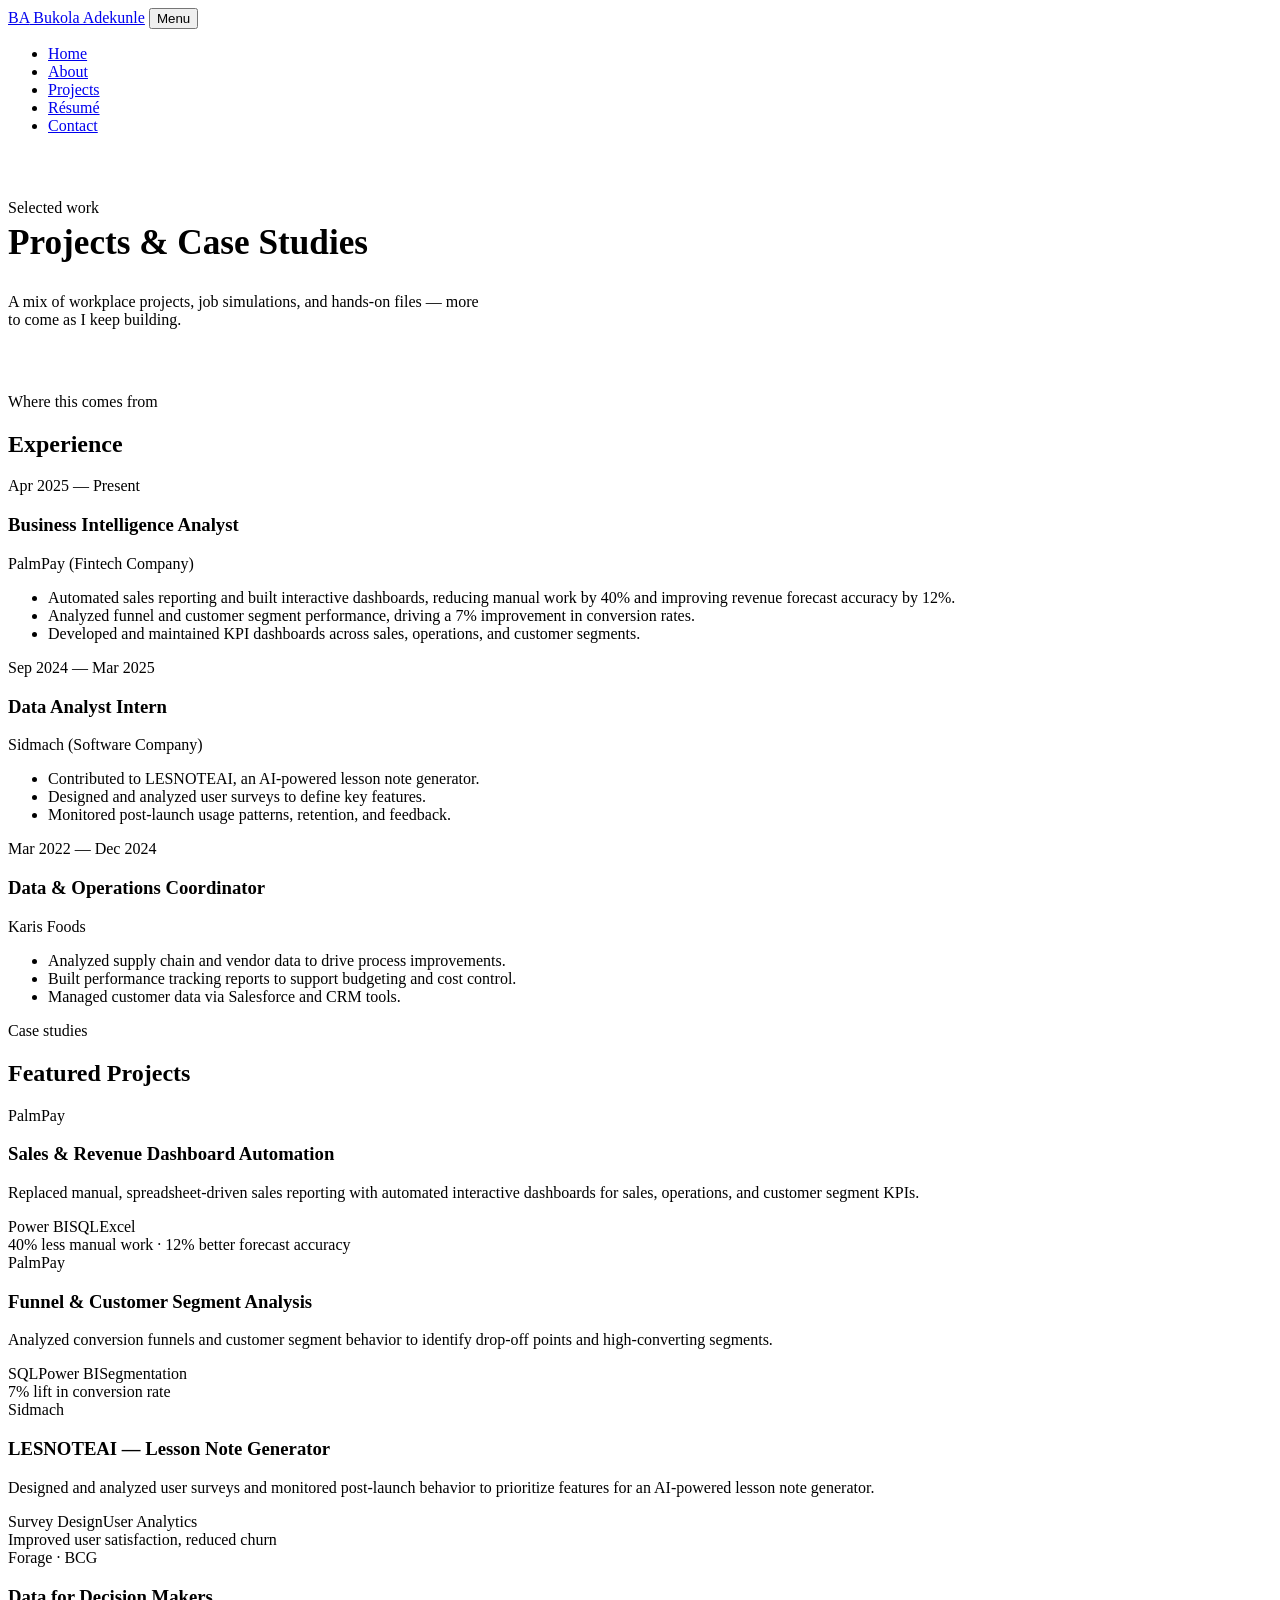
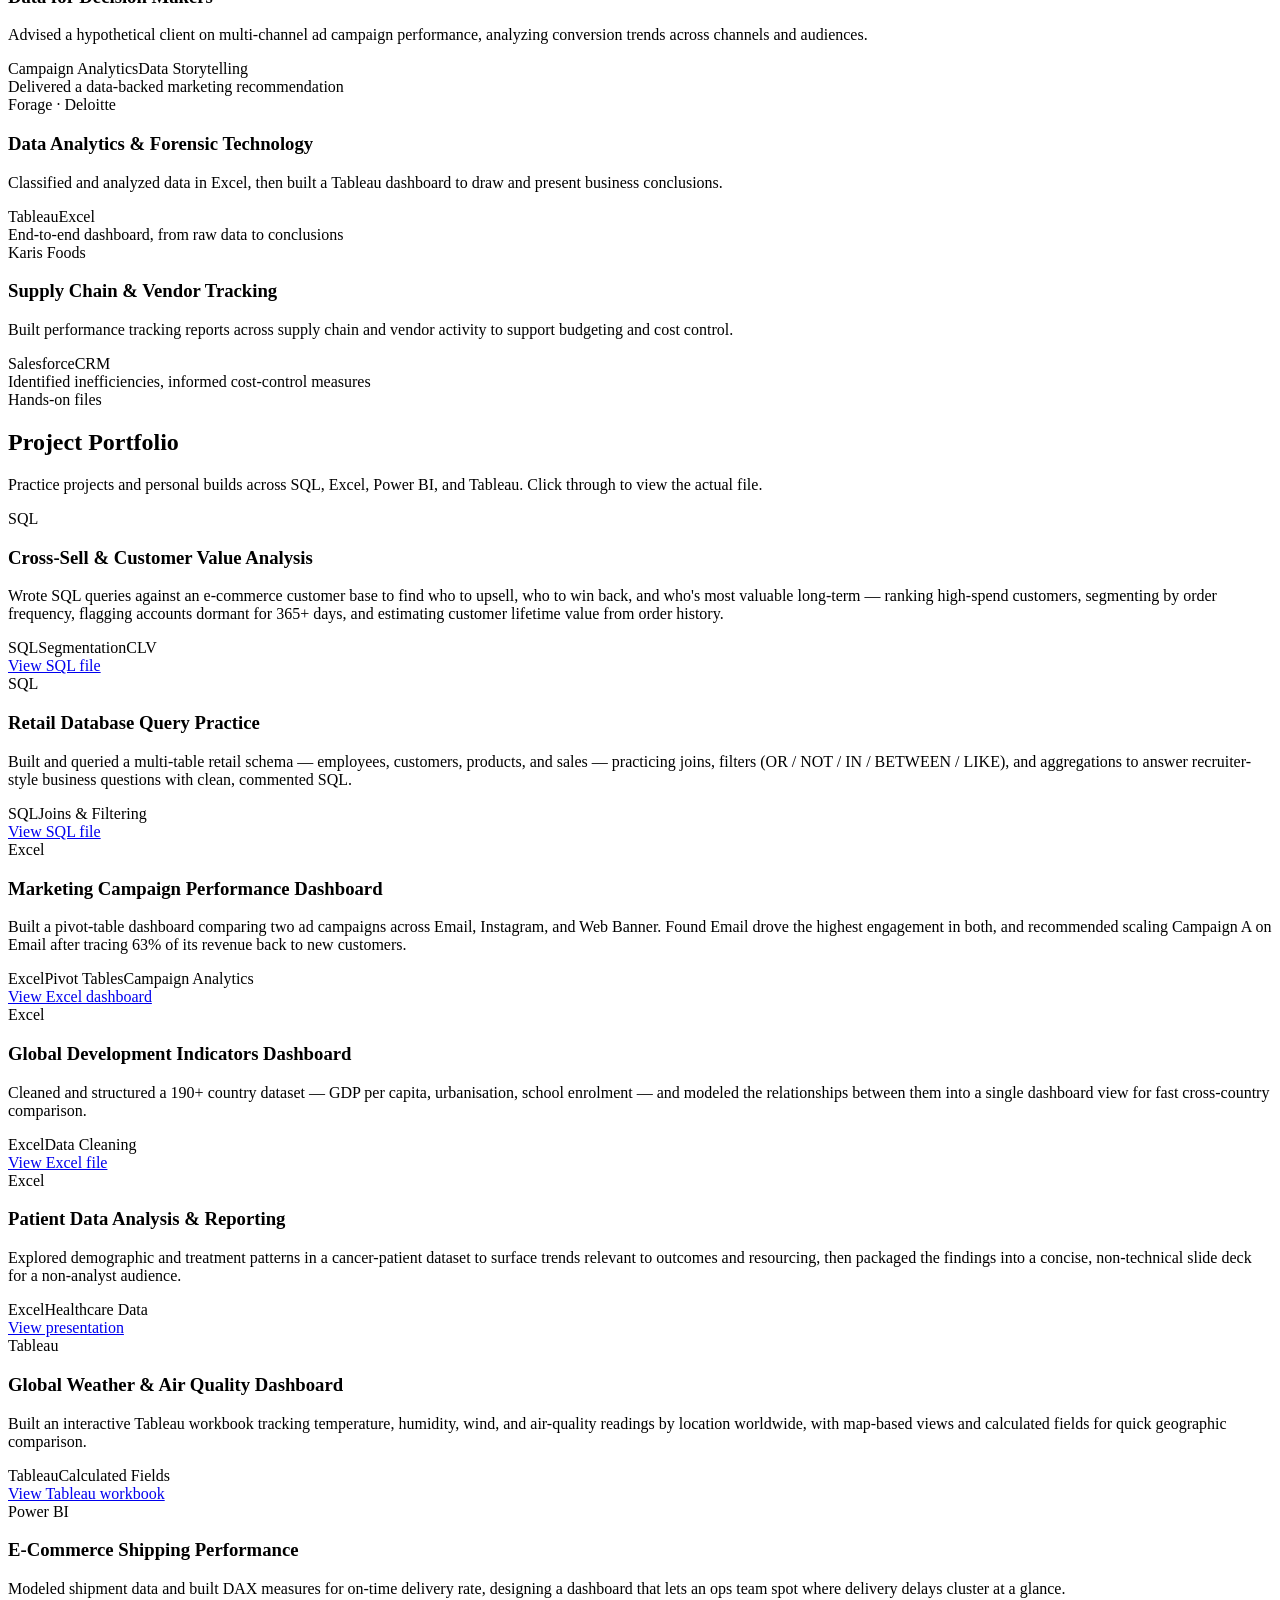
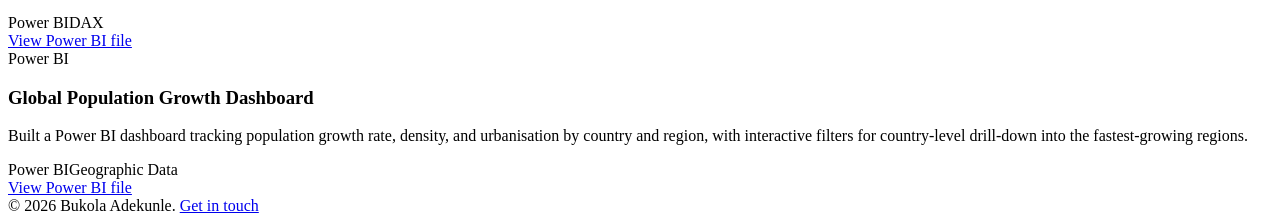
==== projects.html @ cb550749 "Add files via upload" ====
<!DOCTYPE html>
<html lang="en">
<head>
<meta charset="UTF-8" />
<meta name="viewport" content="width=device-width, initial-scale=1.0" />
<title>Projects | Bukola Adekunle</title>
<link rel="stylesheet" href="css/styles.css" />
</head>
<body>

<header class="topbar">
<div class="topbar-inner">
<a href="index.html" class="brand"><span class="brand-mark">BA</span> Bukola Adekunle</a>
<button class="nav-toggle" aria-label="Toggle navigation">Menu</button>
<nav>
<ul class="nav-links">
<li><a href="index.html">Home</a></li>
<li><a href="about.html">About</a></li>
<li><a href="projects.html">Projects</a></li>
<li><a href="resume.html">Résumé</a></li>
<li><a href="contact.html" class="nav-cta">Contact</a></li>
</ul>
</nav>
</div>
</header>

<section class="hero" style="padding:3rem 0;">
<div class="container">
<span class="eyebrow">Selected work</span>
<h1 style="font-size:2.2rem; margin-top:0.4rem;">Projects &amp; Case Studies</h1>
<p class="bio" style="margin-top:0.5rem; max-width:60ch;">A mix of workplace projects, job simulations, and hands-on files — more to come as I keep building.</p>
</div>
</section>

<!-- Experience timeline -->
<section class="page-section">
<div class="container">
<div class="section-head" style="text-align:left;">
<span class="eyebrow">Where this comes from</span>
<h2>Experience</h2>
</div>
<div class="log">
<div class="log-entry">
<div class="log-meta">Apr 2025 — Present</div>
<h3>Business Intelligence Analyst</h3>
<div class="role-org">PalmPay (Fintech Company)</div>
<ul>
<li>Automated sales reporting and built interactive dashboards, reducing manual work by 40% and improving revenue forecast accuracy by 12%.</li>
<li>Analyzed funnel and customer segment performance, driving a 7% improvement in conversion rates.</li>
<li>Developed and maintained KPI dashboards across sales, operations, and customer segments.</li>
</ul>
</div>
<div class="log-entry">
<div class="log-meta">Sep 2024 — Mar 2025</div>
<h3>Data Analyst Intern</h3>
<div class="role-org">Sidmach (Software Company)</div>
<ul>
<li>Contributed to LESNOTEAI, an AI-powered lesson note generator.</li>
<li>Designed and analyzed user surveys to define key features.</li>
<li>Monitored post-launch usage patterns, retention, and feedback.</li>
</ul>
</div>
<div class="log-entry">
<div class="log-meta">Mar 2022 — Dec 2024</div>
<h3>Data &amp; Operations Coordinator</h3>
<div class="role-org">Karis Foods</div>
<ul>
<li>Analyzed supply chain and vendor data to drive process improvements.</li>
<li>Built performance tracking reports to support budgeting and cost control.</li>
<li>Managed customer data via Salesforce and CRM tools.</li>
</ul>
</div>
</div>
</div>
</section>

<!-- Case studies -->
<section class="page-section alt">
<div class="container">
<div class="section-head">
<span class="eyebrow">Case studies</span>
<h2>Featured Projects</h2>
</div>

<div class="card-grid">
<div class="card case-card">
<span class="case-tag">PalmPay</span>
<h3>Sales &amp; Revenue Dashboard Automation</h3>
<p>Replaced manual, spreadsheet-driven sales reporting with automated interactive dashboards for sales, operations, and customer segment KPIs.</p>
<div class="case-stack"><span>Power BI</span><span>SQL</span><span>Excel</span></div>
<div class="case-result">40% less manual work · 12% better forecast accuracy</div>
</div>

<div class="card case-card">
<span class="case-tag">PalmPay</span>
<h3>Funnel &amp; Customer Segment Analysis</h3>
<p>Analyzed conversion funnels and customer segment behavior to identify drop-off points and high-converting segments.</p>
<div class="case-stack"><span>SQL</span><span>Power BI</span><span>Segmentation</span></div>
<div class="case-result">7% lift in conversion rate</div>
</div>

<div class="card case-card">
<span class="case-tag">Sidmach</span>
<h3>LESNOTEAI — Lesson Note Generator</h3>
<p>Designed and analyzed user surveys and monitored post-launch behavior to prioritize features for an AI-powered lesson note generator.</p>
<div class="case-stack"><span>Survey Design</span><span>User Analytics</span></div>
<div class="case-result">Improved user satisfaction, reduced churn</div>
</div>

<div class="card case-card">
<span class="case-tag">Forage · BCG</span>
<h3>Data for Decision Makers</h3>
<p>Advised a hypothetical client on multi-channel ad campaign performance, analyzing conversion trends across channels and audiences.</p>
<div class="case-stack"><span>Campaign Analytics</span><span>Data Storytelling</span></div>
<div class="case-result">Delivered a data-backed marketing recommendation</div>
</div>

<div class="card case-card">
<span class="case-tag">Forage · Deloitte</span>
<h3>Data Analytics &amp; Forensic Technology</h3>
<p>Classified and analyzed data in Excel, then built a Tableau dashboard to draw and present business conclusions.</p>
<div class="case-stack"><span>Tableau</span><span>Excel</span></div>
<div class="case-result">End-to-end dashboard, from raw data to conclusions</div>
</div>

<div class="card case-card">
<span class="case-tag">Karis Foods</span>
<h3>Supply Chain &amp; Vendor Tracking</h3>
<p>Built performance tracking reports across supply chain and vendor activity to support budgeting and cost control.</p>
<div class="case-stack"><span>Salesforce</span><span>CRM</span></div>
<div class="case-result">Identified inefficiencies, informed cost-control measures</div>
</div>
</div>
</div>
</section>

<!-- ============ PROJECT PORTFOLIO — real files, from SQL/Excel/Power BI/Tableau ============ -->
<section class="page-section">
<div class="container">
<div class="section-head">
<span class="eyebrow">Hands-on files</span>
<h2>Project Portfolio</h2>
<p class="lede">Practice projects and personal builds across SQL, Excel, Power BI, and Tableau. Click through to view the actual file.</p>
</div>

<div class="card-grid">

<div class="card case-card">
<span class="case-tag">SQL</span>
<h3>Cross-Sell &amp; Customer Value Analysis</h3>
<p>Wrote SQL queries against an e-commerce customer base to find who to upsell, who to win back, and who's most valuable long-term — ranking high-spend customers, segmenting by order frequency, flagging accounts dormant for 365+ days, and estimating customer lifetime value from order history.</p>
<div class="case-stack"><span>SQL</span><span>Segmentation</span><span>CLV</span></div>
<a class="case-link" href="https://drive.google.com/file/d/1YYpiNktmD8IAfQLeP3v0cSFlsLolxdwW/view?usp=drivesdk" target="_blank" rel="noopener">View SQL file</a>
</div>

<div class="card case-card">
<span class="case-tag">SQL</span>
<h3>Retail Database Query Practice</h3>
<p>Built and queried a multi-table retail schema — employees, customers, products, and sales — practicing joins, filters (OR / NOT / IN / BETWEEN / LIKE), and aggregations to answer recruiter-style business questions with clean, commented SQL.</p>
<div class="case-stack"><span>SQL</span><span>Joins &amp; Filtering</span></div>
<a class="case-link" href="https://drive.google.com/file/d/191Kuh-RkjLAe4UwsRwfE99BdH8C-BbeN/view?usp=drivesdk" target="_blank" rel="noopener">View SQL file</a>
</div>

<div class="card case-card">
<span class="case-tag">Excel</span>
<h3>Marketing Campaign Performance Dashboard</h3>
<p>Built a pivot-table dashboard comparing two ad campaigns across Email, Instagram, and Web Banner. Found Email drove the highest engagement in both, and recommended scaling Campaign A on Email after tracing 63% of its revenue back to new customers.</p>
<div class="case-stack"><span>Excel</span><span>Pivot Tables</span><span>Campaign Analytics</span></div>
<a class="case-link" href="https://drive.google.com/file/d/1VHsP53HqY3zXfA9T1i6v7r2JP8Rl5btw/view?usp=drivesdk" target="_blank" rel="noopener">View Excel dashboard</a>
</div>

<div class="card case-card">
<span class="case-tag">Excel</span>
<h3>Global Development Indicators Dashboard</h3>
<p>Cleaned and structured a 190+ country dataset — GDP per capita, urbanisation, school enrolment — and modeled the relationships between them into a single dashboard view for fast cross-country comparison.</p>
<div class="case-stack"><span>Excel</span><span>Data Cleaning</span></div>
<a class="case-link" href="https://drive.google.com/file/d/1zg0Q2kVpwY3tx4S4TL3lK25drfjkNaln/view?usp=drivesdk" target="_blank" rel="noopener">View Excel file</a>
</div>

<div class="card case-card">
<span class="case-tag">Excel</span>
<h3>Patient Data Analysis &amp; Reporting</h3>
<p>Explored demographic and treatment patterns in a cancer-patient dataset to surface trends relevant to outcomes and resourcing, then packaged the findings into a concise, non-technical slide deck for a non-analyst audience.</p>
<div class="case-stack"><span>Excel</span><span>Healthcare Data</span></div>
<a class="case-link" href="https://drive.google.com/file/d/1orjAmPzZZJyzCIE69TP__yEF1vfVrlfp/view?usp=drivesdk" target="_blank" rel="noopener">View presentation</a>
</div>

<div class="card case-card">
<span class="case-tag">Tableau</span>
<h3>Global Weather &amp; Air Quality Dashboard</h3>
<p>Built an interactive Tableau workbook tracking temperature, humidity, wind, and air-quality readings by location worldwide, with map-based views and calculated fields for quick geographic comparison.</p>
<div class="case-stack"><span>Tableau</span><span>Calculated Fields</span></div>
<a class="case-link" href="https://drive.google.com/file/d/1sN_T_vDtTEuQdFvw6bEeyjqNi2fVawAd/view?usp=drivesdk" target="_blank" rel="noopener">View Tableau workbook</a>
</div>

<div class="card case-card">
<span class="case-tag">Power BI</span>
<h3>E-Commerce Shipping Performance</h3>
<p>Modeled shipment data and built DAX measures for on-time delivery rate, designing a dashboard that lets an ops team spot where delivery delays cluster at a glance.</p>
<div class="case-stack"><span>Power BI</span><span>DAX</span></div>
<a class="case-link" href="https://drive.google.com/file/d/10bSSmcYuIem5vRNSzqQQhC0qIodPayrs/view?usp=drivesdk" target="_blank" rel="noopener">View Power BI file</a>
</div>

<div class="card case-card">
<span class="case-tag">Power BI</span>
<h3>Global Population Growth Dashboard</h3>
<p>Built a Power BI dashboard tracking population growth rate, density, and urbanisation by country and region, with interactive filters for country-level drill-down into the fastest-growing regions.</p>
<div class="case-stack"><span>Power BI</span><span>Geographic Data</span></div>
<a class="case-link" href="https://drive.google.com/file/d/1AbNO6eSTh3DxLMSrYQlMZ-rwSicMKkFh/view?usp=drivesdk" target="_blank" rel="noopener">View Power BI file</a>
</div>

</div>
</div>
</section>

<footer>
<div class="container">&copy; 2026 Bukola Adekunle. <a href="contact.html">Get in touch</a></div>
</footer>

<script src="js/script.js"></script>
</body>
</html>
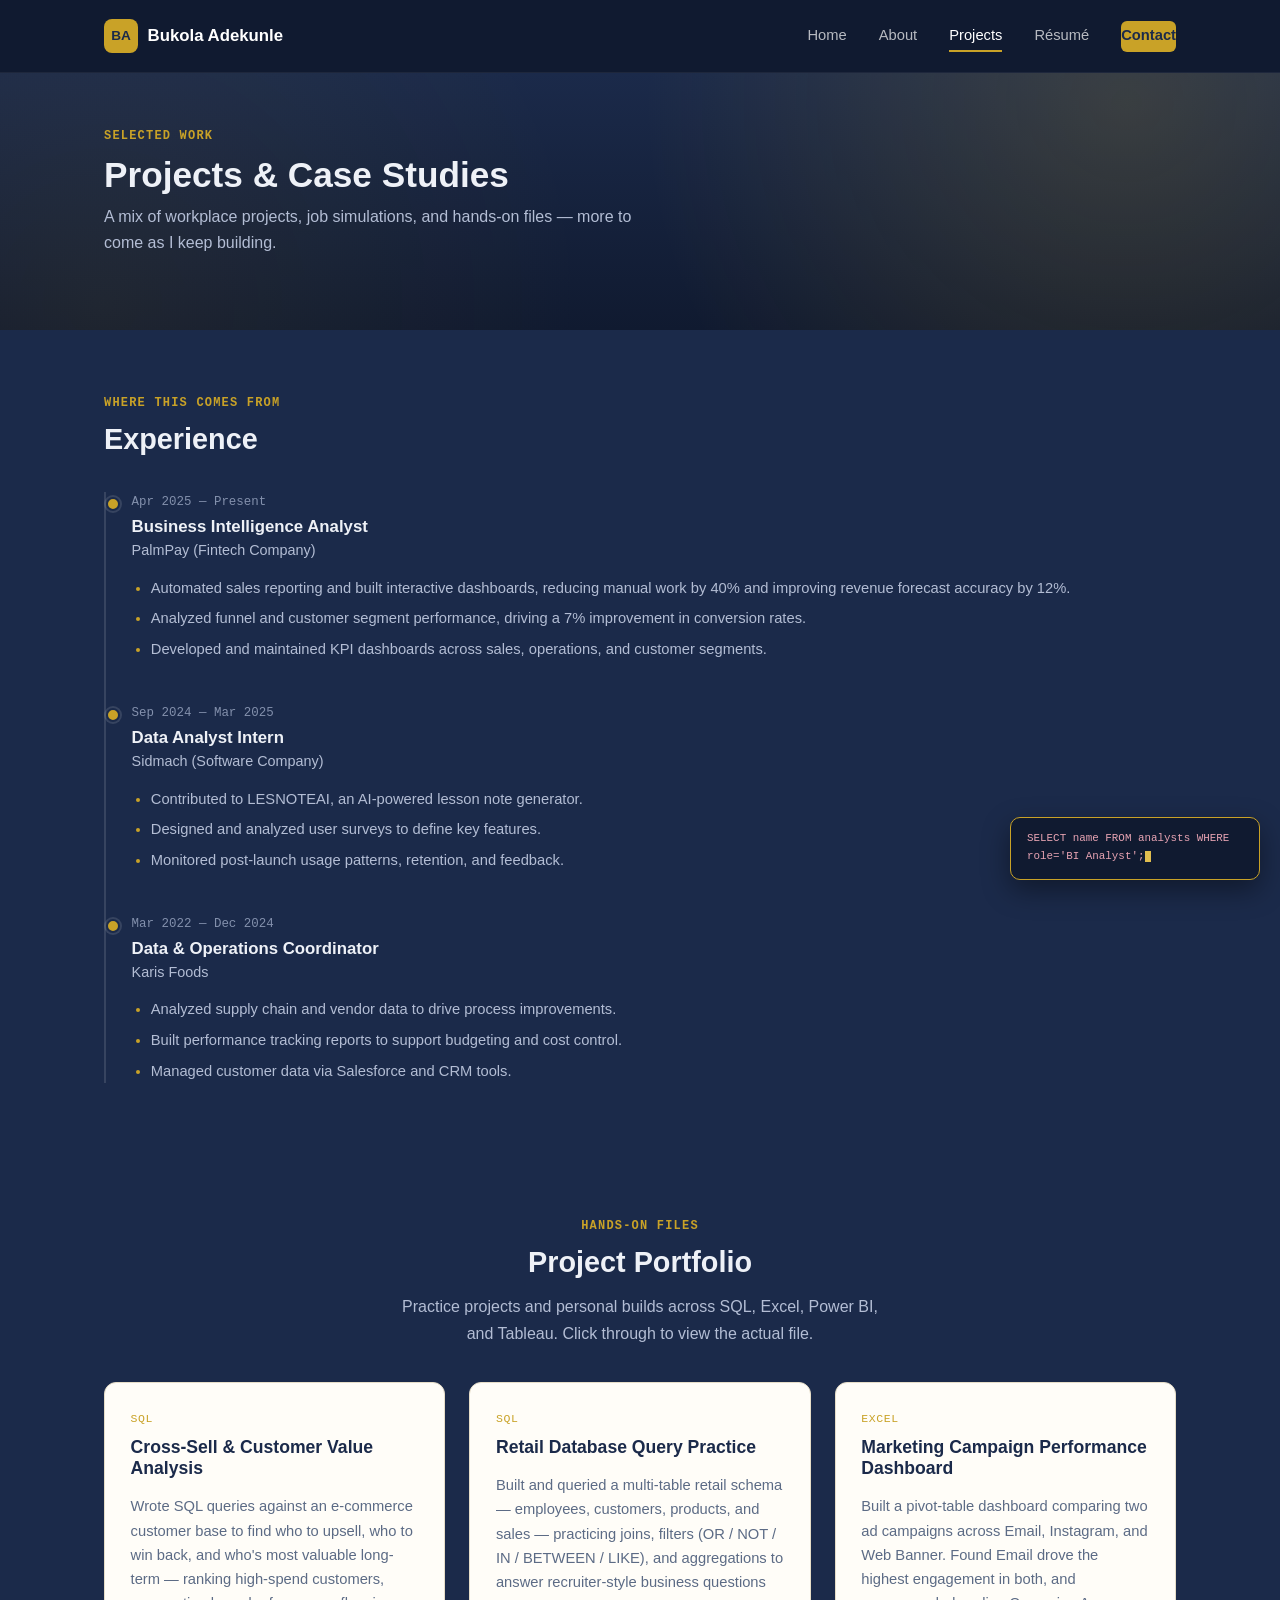
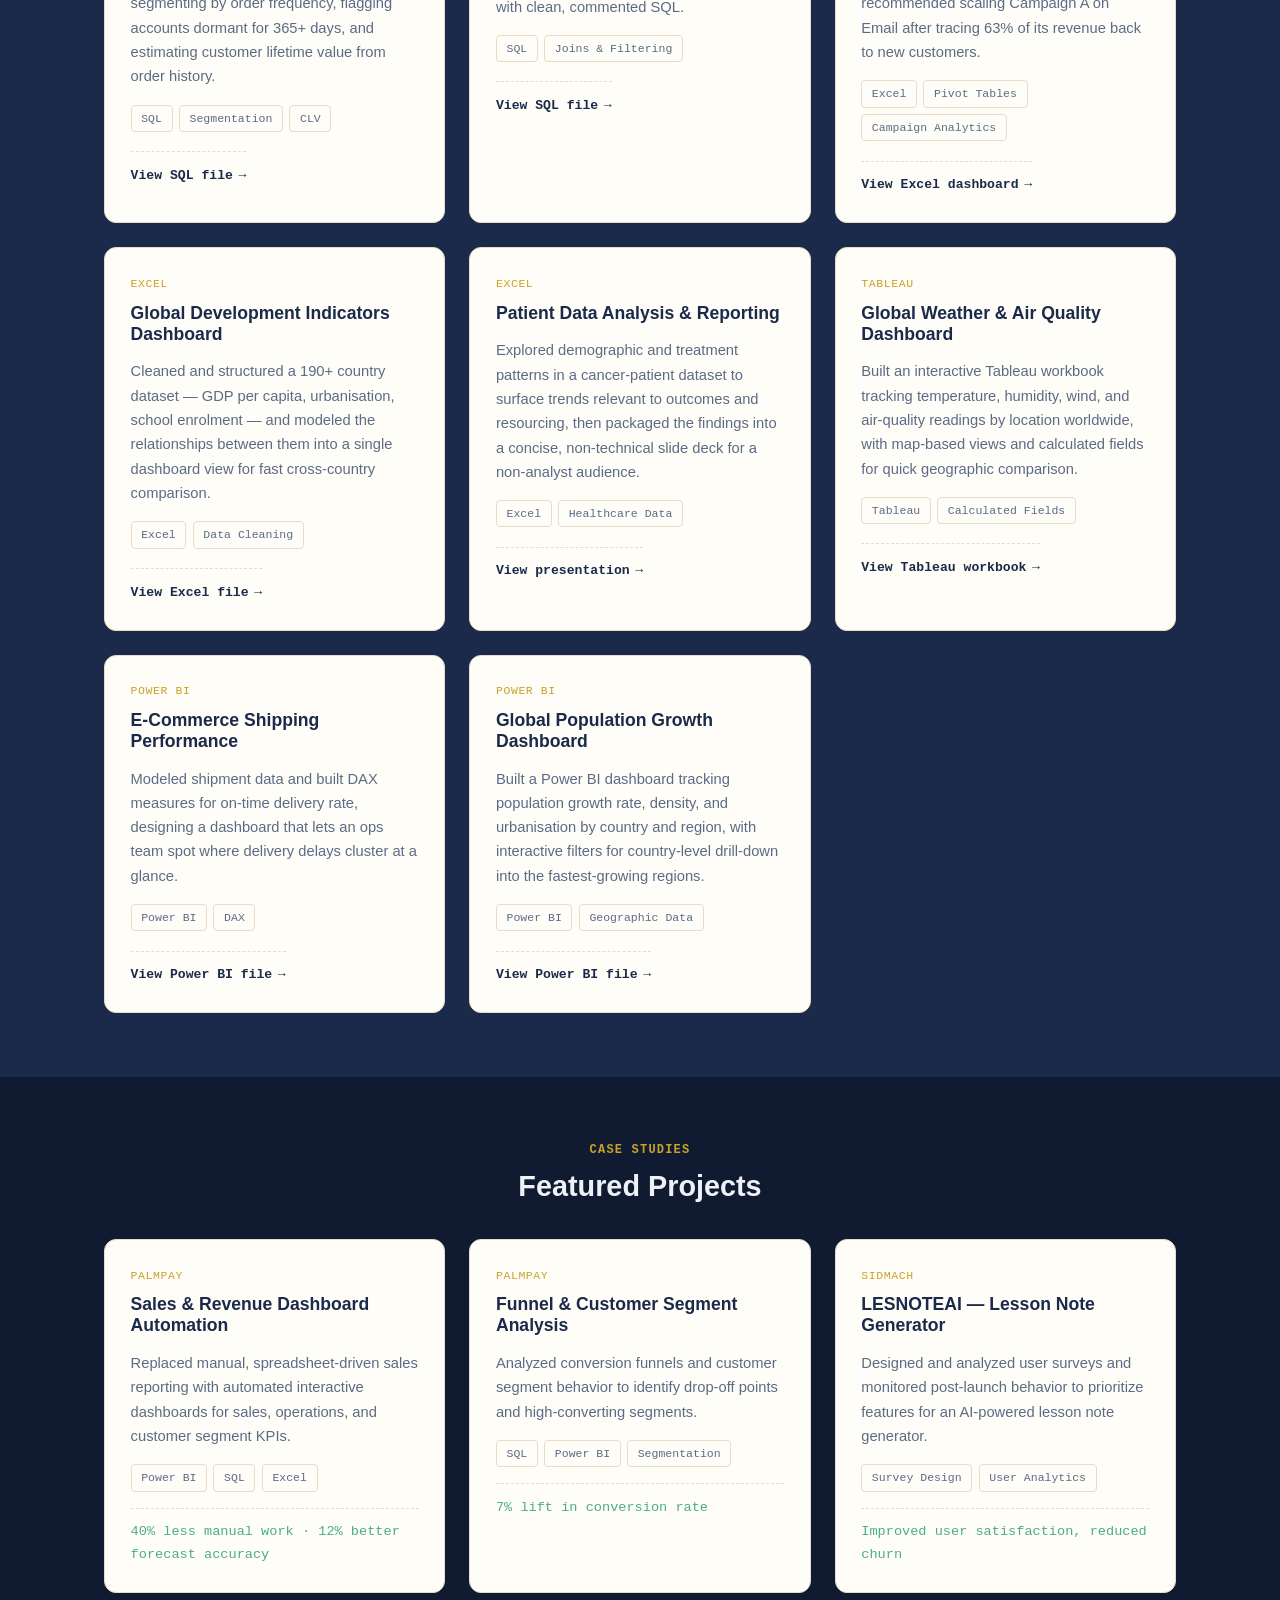
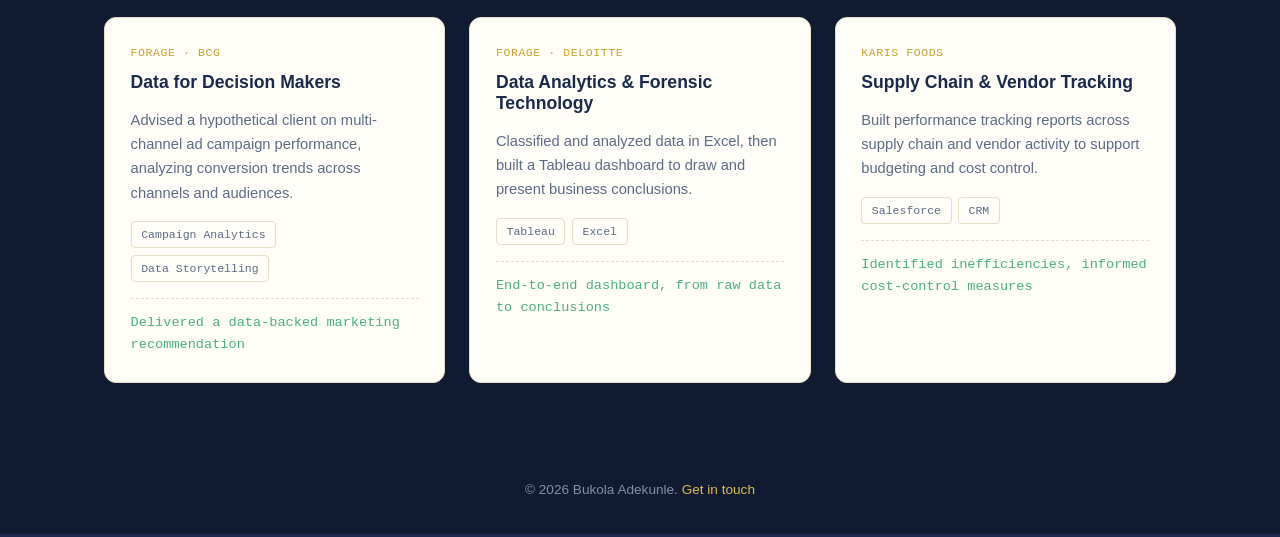
==== commit 2758e7c2: "Update projects.html" ====
--- a/projects.html
+++ b/projects.html
@@ -74,6 +74,85 @@
 </div>
 </section>
 
+  <!-- ============ PROJECT PORTFOLIO — real files, from SQL/Excel/Power BI/Tableau ============ -->
+<section class="page-section">
+<div class="container">
+<div class="section-head">
+<span class="eyebrow">Hands-on files</span>
+<h2>Project Portfolio</h2>
+<p class="lede">Practice projects and personal builds across SQL, Excel, Power BI, and Tableau. Click through to view the actual file.</p>
+</div>
+
+<div class="card-grid">
+
+<div class="card case-card">
+<span class="case-tag">SQL</span>
+<h3>Cross-Sell &amp; Customer Value Analysis</h3>
+<p>Wrote SQL queries against an e-commerce customer base to find who to upsell, who to win back, and who's most valuable long-term — ranking high-spend customers, segmenting by order frequency, flagging accounts dormant for 365+ days, and estimating customer lifetime value from order history.</p>
+<div class="case-stack"><span>SQL</span><span>Segmentation</span><span>CLV</span></div>
+<a class="case-link" href="https://drive.google.com/file/d/1YYpiNktmD8IAfQLeP3v0cSFlsLolxdwW/view?usp=drivesdk" target="_blank" rel="noopener">View SQL file</a>
+</div>
+
+<div class="card case-card">
+<span class="case-tag">SQL</span>
+<h3>Retail Database Query Practice</h3>
+<p>Built and queried a multi-table retail schema — employees, customers, products, and sales — practicing joins, filters (OR / NOT / IN / BETWEEN / LIKE), and aggregations to answer recruiter-style business questions with clean, commented SQL.</p>
+<div class="case-stack"><span>SQL</span><span>Joins &amp; Filtering</span></div>
+<a class="case-link" href="https://drive.google.com/file/d/191Kuh-RkjLAe4UwsRwfE99BdH8C-BbeN/view?usp=drivesdk" target="_blank" rel="noopener">View SQL file</a>
+</div>
+
+<div class="card case-card">
+<span class="case-tag">Excel</span>
+<h3>Marketing Campaign Performance Dashboard</h3>
+<p>Built a pivot-table dashboard comparing two ad campaigns across Email, Instagram, and Web Banner. Found Email drove the highest engagement in both, and recommended scaling Campaign A on Email after tracing 63% of its revenue back to new customers.</p>
+<div class="case-stack"><span>Excel</span><span>Pivot Tables</span><span>Campaign Analytics</span></div>
+<a class="case-link" href="https://drive.google.com/file/d/1VHsP53HqY3zXfA9T1i6v7r2JP8Rl5btw/view?usp=drivesdk" target="_blank" rel="noopener">View Excel dashboard</a>
+</div>
+
+<div class="card case-card">
+<span class="case-tag">Excel</span>
+<h3>Global Development Indicators Dashboard</h3>
+<p>Cleaned and structured a 190+ country dataset — GDP per capita, urbanisation, school enrolment — and modeled the relationships between them into a single dashboard view for fast cross-country comparison.</p>
+<div class="case-stack"><span>Excel</span><span>Data Cleaning</span></div>
+<a class="case-link" href="https://drive.google.com/file/d/1zg0Q2kVpwY3tx4S4TL3lK25drfjkNaln/view?usp=drivesdk" target="_blank" rel="noopener">View Excel file</a>
+</div>
+
+<div class="card case-card">
+<span class="case-tag">Excel</span>
+<h3>Patient Data Analysis &amp; Reporting</h3>
+<p>Explored demographic and treatment patterns in a cancer-patient dataset to surface trends relevant to outcomes and resourcing, then packaged the findings into a concise, non-technical slide deck for a non-analyst audience.</p>
+<div class="case-stack"><span>Excel</span><span>Healthcare Data</span></div>
+<a class="case-link" href="https://drive.google.com/file/d/1orjAmPzZZJyzCIE69TP__yEF1vfVrlfp/view?usp=drivesdk" target="_blank" rel="noopener">View presentation</a>
+</div>
+
+<div class="card case-card">
+<span class="case-tag">Tableau</span>
+<h3>Global Weather &amp; Air Quality Dashboard</h3>
+<p>Built an interactive Tableau workbook tracking temperature, humidity, wind, and air-quality readings by location worldwide, with map-based views and calculated fields for quick geographic comparison.</p>
+<div class="case-stack"><span>Tableau</span><span>Calculated Fields</span></div>
+<a class="case-link" href="https://drive.google.com/file/d/1sN_T_vDtTEuQdFvw6bEeyjqNi2fVawAd/view?usp=drivesdk" target="_blank" rel="noopener">View Tableau workbook</a>
+</div>
+
+<div class="card case-card">
+<span class="case-tag">Power BI</span>
+<h3>E-Commerce Shipping Performance</h3>
+<p>Modeled shipment data and built DAX measures for on-time delivery rate, designing a dashboard that lets an ops team spot where delivery delays cluster at a glance.</p>
+<div class="case-stack"><span>Power BI</span><span>DAX</span></div>
+<a class="case-link" href="https://drive.google.com/file/d/10bSSmcYuIem5vRNSzqQQhC0qIodPayrs/view?usp=drivesdk" target="_blank" rel="noopener">View Power BI file</a>
+</div>
+
+<div class="card case-card">
+<span class="case-tag">Power BI</span>
+<h3>Global Population Growth Dashboard</h3>
+<p>Built a Power BI dashboard tracking population growth rate, density, and urbanisation by country and region, with interactive filters for country-level drill-down into the fastest-growing regions.</p>
+<div class="case-stack"><span>Power BI</span><span>Geographic Data</span></div>
+<a class="case-link" href="https://drive.google.com/file/d/1AbNO6eSTh3DxLMSrYQlMZ-rwSicMKkFh/view?usp=drivesdk" target="_blank" rel="noopener">View Power BI file</a>
+</div>
+
+</div>
+</div>
+</section>
+
 <!-- Case studies -->
 <section class="page-section alt">
 <div class="container">
@@ -134,85 +213,6 @@
 </div>
 </section>
 
-<!-- ============ PROJECT PORTFOLIO — real files, from SQL/Excel/Power BI/Tableau ============ -->
-<section class="page-section">
-<div class="container">
-<div class="section-head">
-<span class="eyebrow">Hands-on files</span>
-<h2>Project Portfolio</h2>
-<p class="lede">Practice projects and personal builds across SQL, Excel, Power BI, and Tableau. Click through to view the actual file.</p>
-</div>
-
-<div class="card-grid">
-
-<div class="card case-card">
-<span class="case-tag">SQL</span>
-<h3>Cross-Sell &amp; Customer Value Analysis</h3>
-<p>Wrote SQL queries against an e-commerce customer base to find who to upsell, who to win back, and who's most valuable long-term — ranking high-spend customers, segmenting by order frequency, flagging accounts dormant for 365+ days, and estimating customer lifetime value from order history.</p>
-<div class="case-stack"><span>SQL</span><span>Segmentation</span><span>CLV</span></div>
-<a class="case-link" href="https://drive.google.com/file/d/1YYpiNktmD8IAfQLeP3v0cSFlsLolxdwW/view?usp=drivesdk" target="_blank" rel="noopener">View SQL file</a>
-</div>
-
-<div class="card case-card">
-<span class="case-tag">SQL</span>
-<h3>Retail Database Query Practice</h3>
-<p>Built and queried a multi-table retail schema — employees, customers, products, and sales — practicing joins, filters (OR / NOT / IN / BETWEEN / LIKE), and aggregations to answer recruiter-style business questions with clean, commented SQL.</p>
-<div class="case-stack"><span>SQL</span><span>Joins &amp; Filtering</span></div>
-<a class="case-link" href="https://drive.google.com/file/d/191Kuh-RkjLAe4UwsRwfE99BdH8C-BbeN/view?usp=drivesdk" target="_blank" rel="noopener">View SQL file</a>
-</div>
-
-<div class="card case-card">
-<span class="case-tag">Excel</span>
-<h3>Marketing Campaign Performance Dashboard</h3>
-<p>Built a pivot-table dashboard comparing two ad campaigns across Email, Instagram, and Web Banner. Found Email drove the highest engagement in both, and recommended scaling Campaign A on Email after tracing 63% of its revenue back to new customers.</p>
-<div class="case-stack"><span>Excel</span><span>Pivot Tables</span><span>Campaign Analytics</span></div>
-<a class="case-link" href="https://drive.google.com/file/d/1VHsP53HqY3zXfA9T1i6v7r2JP8Rl5btw/view?usp=drivesdk" target="_blank" rel="noopener">View Excel dashboard</a>
-</div>
-
-<div class="card case-card">
-<span class="case-tag">Excel</span>
-<h3>Global Development Indicators Dashboard</h3>
-<p>Cleaned and structured a 190+ country dataset — GDP per capita, urbanisation, school enrolment — and modeled the relationships between them into a single dashboard view for fast cross-country comparison.</p>
-<div class="case-stack"><span>Excel</span><span>Data Cleaning</span></div>
-<a class="case-link" href="https://drive.google.com/file/d/1zg0Q2kVpwY3tx4S4TL3lK25drfjkNaln/view?usp=drivesdk" target="_blank" rel="noopener">View Excel file</a>
-</div>
-
-<div class="card case-card">
-<span class="case-tag">Excel</span>
-<h3>Patient Data Analysis &amp; Reporting</h3>
-<p>Explored demographic and treatment patterns in a cancer-patient dataset to surface trends relevant to outcomes and resourcing, then packaged the findings into a concise, non-technical slide deck for a non-analyst audience.</p>
-<div class="case-stack"><span>Excel</span><span>Healthcare Data</span></div>
-<a class="case-link" href="https://drive.google.com/file/d/1orjAmPzZZJyzCIE69TP__yEF1vfVrlfp/view?usp=drivesdk" target="_blank" rel="noopener">View presentation</a>
-</div>
-
-<div class="card case-card">
-<span class="case-tag">Tableau</span>
-<h3>Global Weather &amp; Air Quality Dashboard</h3>
-<p>Built an interactive Tableau workbook tracking temperature, humidity, wind, and air-quality readings by location worldwide, with map-based views and calculated fields for quick geographic comparison.</p>
-<div class="case-stack"><span>Tableau</span><span>Calculated Fields</span></div>
-<a class="case-link" href="https://drive.google.com/file/d/1sN_T_vDtTEuQdFvw6bEeyjqNi2fVawAd/view?usp=drivesdk" target="_blank" rel="noopener">View Tableau workbook</a>
-</div>
-
-<div class="card case-card">
-<span class="case-tag">Power BI</span>
-<h3>E-Commerce Shipping Performance</h3>
-<p>Modeled shipment data and built DAX measures for on-time delivery rate, designing a dashboard that lets an ops team spot where delivery delays cluster at a glance.</p>
-<div class="case-stack"><span>Power BI</span><span>DAX</span></div>
-<a class="case-link" href="https://drive.google.com/file/d/10bSSmcYuIem5vRNSzqQQhC0qIodPayrs/view?usp=drivesdk" target="_blank" rel="noopener">View Power BI file</a>
-</div>
-
-<div class="card case-card">
-<span class="case-tag">Power BI</span>
-<h3>Global Population Growth Dashboard</h3>
-<p>Built a Power BI dashboard tracking population growth rate, density, and urbanisation by country and region, with interactive filters for country-level drill-down into the fastest-growing regions.</p>
-<div class="case-stack"><span>Power BI</span><span>Geographic Data</span></div>
-<a class="case-link" href="https://drive.google.com/file/d/1AbNO6eSTh3DxLMSrYQlMZ-rwSicMKkFh/view?usp=drivesdk" target="_blank" rel="noopener">View Power BI file</a>
-</div>
-
-</div>
-</div>
-</section>
-
 <footer>
 <div class="container">&copy; 2026 Bukola Adekunle. <a href="contact.html">Get in touch</a></div>
 </footer>
--- a/css/styles.css
+++ b/css/styles.css
@@ -0,0 +1,575 @@
+/* ============================================================
+   BUKOLA ADEKUNLE — DATA ANALYST PORTFOLIO (v3)
+   Navy is now the dominant color across every page. Beige is
+   used only for card/panel surfaces (assisting). Gold is the
+   accent (assisting) — CTAs, numbers, dividers, glow.
+   ============================================================ */
+
+@import url('https://fonts.googleapis.com/css2?family=Poppins:wght@500;600;700&family=Inter:wght@400;500;600&family=JetBrains+Mono:wght@500;600&display=swap');
+
+:root {
+  --navy: #1b2a4a;
+  --navy-deep: #101a30;
+  --navy-soft: #24365c;
+  --beige: #f7f2e6;
+  --beige-card: #fffdf8;
+  --beige-line: #e6ddc8;
+  --gold: #c9a227;
+  --gold-bright: #e0bd4f;
+
+  /* text on light (card) surfaces */
+  --text: #24304a;
+  --text-dim: #5c6b85;
+  --text-faint: #8a94a8;
+
+  /* text on navy (page) background */
+  --text-light: #eef1f7;
+  --text-dim-light: #b3bdd4;
+  --text-faint-light: #8390ac;
+
+  --success: #4caf7d;
+
+  --font-display: 'Poppins', sans-serif;
+  --font-body: 'Inter', sans-serif;
+  --font-mono: 'JetBrains Mono', monospace;
+
+  --radius: 12px;
+  --shadow: 0 12px 32px rgba(0, 0, 0, 0.25);
+  --transition: 0.25s ease;
+}
+
+* { box-sizing: border-box; }
+html { scroll-behavior: smooth; }
+
+body {
+  margin: 0;
+  background: var(--navy);
+  color: var(--text-light);
+  font-family: var(--font-body);
+  line-height: 1.65;
+}
+
+h1, h2, h3, h4 {
+  font-family: var(--font-display);
+  color: var(--text-light);
+  margin: 0 0 0.5em;
+  line-height: 1.2;
+}
+
+/* Headings inside light (card) surfaces flip back to navy */
+.card h1, .card h2, .card h3, .card h4,
+.photo-card h3, .resume-panel h3 {
+  color: var(--navy);
+}
+
+a { color: inherit; text-decoration: none; }
+img { max-width: 100%; display: block; }
+
+.container {
+  max-width: 1120px;
+  margin: 0 auto;
+  padding: 0 1.5rem;
+}
+
+.eyebrow {
+  font-family: var(--font-mono);
+  font-size: 0.75rem;
+  letter-spacing: 0.1em;
+  text-transform: uppercase;
+  color: var(--gold);
+  font-weight: 600;
+}
+
+/* ============================================================
+   NAV
+   ============================================================ */
+.topbar {
+  background: var(--navy-deep);
+  position: sticky;
+  top: 0;
+  z-index: 50;
+  border-bottom: 1px solid rgba(255,255,255,0.06);
+}
+
+.topbar-inner {
+  max-width: 1120px;
+  margin: 0 auto;
+  padding: 0 1.5rem;
+  display: flex;
+  align-items: center;
+  justify-content: space-between;
+  height: 72px;
+}
+
+.brand {
+  display: flex;
+  align-items: center;
+  gap: 0.6rem;
+  font-family: var(--font-display);
+  font-weight: 600;
+  color: #fff;
+  font-size: 1.05rem;
+}
+
+.brand-mark {
+  width: 34px; height: 34px;
+  border-radius: 8px;
+  background: var(--gold);
+  color: var(--navy);
+  display: flex; align-items: center; justify-content: center;
+  font-weight: 700;
+  font-size: 0.85rem;
+}
+
+.nav-links {
+  display: flex;
+  gap: 2rem;
+  list-style: none;
+  margin: 0;
+  padding: 0;
+}
+
+.nav-links a {
+  font-size: 0.92rem;
+  color: rgba(255,255,255,0.7);
+  padding: 0.4rem 0;
+  border-bottom: 2px solid transparent;
+  transition: color var(--transition), border-color var(--transition);
+}
+.nav-links a:hover { color: #fff; }
+.nav-links a.active { color: #fff; border-bottom-color: var(--gold); }
+
+.nav-cta {
+  background: var(--gold);
+  color: var(--navy) !important;
+  padding: 0.55rem 1.2rem;
+  border-radius: 6px;
+  font-weight: 600;
+  font-size: 0.88rem;
+  transition: background var(--transition);
+}
+.nav-cta:hover { background: var(--gold-bright); }
+
+.nav-toggle {
+  display: none;
+  background: none;
+  border: 1px solid rgba(255,255,255,0.3);
+  color: #fff;
+  padding: 0.4rem 0.8rem;
+  border-radius: 6px;
+  cursor: pointer;
+  font-size: 0.85rem;
+}
+
+/* ============================================================
+   HERO — gradient + decorative chart backdrop
+   ============================================================ */
+.hero {
+  position: relative;
+  overflow: hidden;
+  padding: 4.5rem 0 3.5rem;
+  background:
+    radial-gradient(circle at 88% 12%, rgba(201,162,39,0.18), transparent 42%),
+    radial-gradient(circle at 8% 90%, rgba(201,162,39,0.08), transparent 40%),
+    linear-gradient(180deg, var(--navy) 0%, var(--navy-deep) 100%);
+}
+
+.hero-chart-decor {
+  position: absolute;
+  top: 0; right: 0;
+  width: 60%;
+  height: 100%;
+  opacity: 0.5;
+  pointer-events: none;
+  z-index: 0;
+}
+
+.hero-grid {
+  position: relative;
+  z-index: 1;
+  display: grid;
+  grid-template-columns: 1fr 1.15fr;
+  gap: 3rem;
+  align-items: center;
+}
+
+.hero-eyebrow { margin-bottom: 0.8rem; display: block; }
+
+.hero h1 {
+  font-size: clamp(2rem, 4vw, 2.7rem);
+  margin-bottom: 0.5rem;
+}
+.hero h1 .accent { color: var(--gold); }
+
+.hero .role {
+  font-size: 1.05rem;
+  color: var(--text-dim-light);
+  margin-bottom: 1.1rem;
+  font-family: var(--font-display);
+  font-weight: 500;
+}
+
+.hero p.bio {
+  color: var(--text-dim-light);
+  max-width: 48ch;
+  margin-bottom: 1.6rem;
+}
+
+.hero-actions { display: flex; gap: 0.9rem; flex-wrap: wrap; }
+
+.btn {
+  display: inline-flex;
+  align-items: center;
+  gap: 0.5rem;
+  font-family: var(--font-body);
+  font-weight: 600;
+  font-size: 0.92rem;
+  padding: 0.85rem 1.5rem;
+  border-radius: 8px;
+  cursor: pointer;
+  border: 1px solid transparent;
+  transition: transform var(--transition), box-shadow var(--transition), background var(--transition);
+}
+.btn:hover { transform: translateY(-2px); }
+
+.btn-gold { background: var(--gold); color: var(--navy); }
+.btn-gold:hover { background: var(--gold-bright); box-shadow: 0 10px 24px rgba(201,162,39,0.3); }
+
+.btn-outline { border-color: rgba(255,255,255,0.4); color: var(--text-light); }
+.btn-outline:hover { background: rgba(255,255,255,0.08); border-color: var(--gold); }
+
+/* Bold photo treatment — no box, transparent-friendly, glow behind
+   (sized up per request — the photo is now the dominant visual in the hero) */
+.photo-bold-wrap {
+  position: relative;
+  display: flex;
+  align-items: center;
+  justify-content: center;
+  min-height: 460px;
+}
+
+.photo-glow {
+  position: absolute;
+  width: 420px; height: 420px;
+  border-radius: 50%;
+  background: radial-gradient(circle, rgba(201,162,39,0.4), transparent 70%);
+  filter: blur(6px);
+  z-index: 0;
+}
+
+.photo-bold {
+  position: relative;
+  z-index: 1;
+  max-width: 420px;
+  width: 100%;
+  filter: drop-shadow(0 28px 46px rgba(0,0,0,0.45));
+}
+
+/* Fallback circular avatar (used until a real photo is added) */
+.avatar-fallback {
+  position: relative;
+  z-index: 1;
+  width: 220px; height: 220px;
+  border-radius: 50%;
+  background: linear-gradient(145deg, var(--navy-soft), var(--navy-deep));
+  color: var(--gold);
+  display: flex; align-items: center; justify-content: center;
+  font-family: var(--font-display);
+  font-size: 3.4rem;
+  font-weight: 600;
+  border: 4px solid var(--gold);
+}
+
+.photo-name {
+  position: absolute;
+  bottom: -1.2rem;
+  left: 50%;
+  transform: translateX(-50%);
+  font-family: var(--font-display);
+  font-weight: 700;
+  font-size: 1.4rem;
+  color: var(--gold-bright);
+  white-space: nowrap;
+  z-index: 2;
+  letter-spacing: 0.01em;
+}
+/* ============================================================
+   FLOATING QUERY BADGE — fixed position, never affects layout
+   ============================================================ */
+.query-fab {
+  position: fixed;
+  bottom: 20px;
+  right: 20px;
+  width: 250px;
+  background: var(--navy-deep);
+  border: 1px solid var(--gold);
+  border-radius: 10px;
+  padding: 0.8rem 1rem;
+  font-family: var(--font-mono);
+  font-size: 0.68rem;
+  color: var(--text-dim-light);
+  box-shadow: 0 10px 28px rgba(0,0,0,0.4);
+  z-index: 60;
+  min-height: 3.6em;
+}
+.query-fab .kw { color: #e8a4b3; }
+.query-fab .str { color: var(--gold-bright); }
+.query-fab .cursor {
+  display: inline-block;
+  width: 6px; height: 1em;
+  background: var(--gold-bright);
+  vertical-align: text-bottom;
+  animation: blink 0.9s steps(1) infinite;
+  margin-left: 1px;
+}
+@keyframes blink { 50% { opacity: 0; } }
+
+@media (max-width: 700px) {
+  .query-fab { width: 180px; font-size: 0.62rem; bottom: 12px; right: 12px; }
+}
+
+/* ============================================================
+   STATS STRIP
+   ============================================================ */
+.stats-strip {
+  background: var(--navy-deep);
+  padding: 2.2rem 0;
+  border-top: 1px solid rgba(255,255,255,0.06);
+  border-bottom: 1px solid rgba(255,255,255,0.06);
+}
+
+.stats-grid {
+  display: grid;
+  grid-template-columns: repeat(4, 1fr);
+  gap: 1.5rem;
+  text-align: center;
+}
+
+.stat-value {
+  font-family: var(--font-display);
+  font-size: 2rem;
+  font-weight: 700;
+  color: var(--gold);
+}
+.stat-label { color: var(--text-dim-light); font-size: 0.85rem; margin-top: 0.2rem; }
+
+/* ============================================================
+   SECTIONS — alternating navy shades keep navy dominant
+   ============================================================ */
+section.page-section { padding: 4rem 0; background: var(--navy); }
+section.page-section.alt { background: var(--navy-deep); }
+
+.section-head { margin-bottom: 2.2rem; text-align: center; }
+.section-head .eyebrow { display: block; margin-bottom: 0.5rem; }
+.section-head h2 { font-size: 1.8rem; }
+.section-head p.lede { color: var(--text-dim-light); max-width: 56ch; margin: 0.6rem auto 0; }
+
+/* ============================================================
+   VIDEO SECTION
+   ============================================================ */
+.video-wrap { display: flex; justify-content: center; }
+.video-wrap video {
+  max-width: 480px; width: 100%;
+  border-radius: var(--radius);
+  box-shadow: var(--shadow);
+  border: 1px solid rgba(255,255,255,0.08);
+}
+
+/* ============================================================
+   CARDS — beige surfaces, assisting color
+   ============================================================ */
+.card-grid {
+  display: grid;
+  grid-template-columns: repeat(auto-fit, minmax(260px, 1fr));
+  gap: 1.5rem;
+}
+
+.card {
+  background: var(--beige-card);
+  border-radius: var(--radius);
+  padding: 1.6rem;
+  border: 1px solid var(--beige-line);
+  transition: transform var(--transition), box-shadow var(--transition);
+}
+.card:hover { transform: translateY(-4px); box-shadow: var(--shadow); }
+
+.card p { color: var(--text-dim); }
+
+.card .tag-number {
+  font-family: var(--font-mono);
+  color: var(--gold);
+  font-size: 0.78rem;
+  display: block;
+  margin-bottom: 0.5rem;
+}
+
+/* Skill bars (About page) — sit directly on navy, label stays light */
+.skill-row {
+  display: grid;
+  grid-template-columns: 150px 1fr;
+  align-items: center;
+  gap: 1rem;
+  margin-bottom: 0.9rem;
+}
+.skill-row span:first-child { font-size: 0.9rem; font-weight: 500; color: var(--text-light); }
+.skill-bar { height: 8px; background: rgba(255,255,255,0.1); border-radius: 4px; overflow: hidden; }
+.skill-bar > i {
+  display: block; height: 100%;
+  background: linear-gradient(90deg, var(--gold), var(--gold-bright));
+  border-radius: 4px;
+}
+
+/* Timeline / experience log — sits directly on navy */
+.log { border-left: 2px solid rgba(255,255,255,0.12); padding-left: 1.6rem; }
+.log-entry { position: relative; padding-bottom: 2.2rem; }
+.log-entry:last-child { padding-bottom: 0; }
+.log-entry::before {
+  content: ""; position: absolute; left: -1.62rem; top: 0.3rem;
+  width: 10px; height: 10px; border-radius: 50%;
+  background: var(--gold); border: 2px solid var(--navy);
+  box-shadow: 0 0 0 2px rgba(255,255,255,0.12);
+}
+.log-meta { font-family: var(--font-mono); font-size: 0.78rem; color: var(--text-faint-light); margin-bottom: 0.3rem; }
+.log-entry h3 { font-size: 1.05rem; margin-bottom: 0.1rem; }
+.log-entry .role-org { color: var(--text-dim-light); font-size: 0.9rem; margin-bottom: 0.8rem; font-family: var(--font-body); }
+.log-entry ul { margin: 0; padding-left: 1.2rem; color: var(--text-dim-light); font-size: 0.92rem; }
+.log-entry li { margin-bottom: 0.4rem; }
+.log-entry li::marker { color: var(--gold); }
+
+/* Project / case study cards (beige surfaces) */
+.case-card .case-tag {
+  font-family: var(--font-mono); font-size: 0.72rem; color: var(--gold);
+  text-transform: uppercase; letter-spacing: 0.05em; margin-bottom: 0.6rem; display: block;
+}
+.case-card h3 { font-size: 1.1rem; margin-bottom: 0.5rem; }
+.case-card p { color: var(--text-dim); font-size: 0.92rem; margin-bottom: 1rem; }
+.case-stack { display: flex; flex-wrap: wrap; gap: 0.4rem; margin-bottom: 1rem; }
+.case-stack span {
+  font-family: var(--font-mono); font-size: 0.72rem; color: var(--text-dim);
+  border: 1px solid var(--beige-line); padding: 0.2rem 0.6rem; border-radius: 4px;
+}
+.case-result {
+  font-family: var(--font-mono); font-size: 0.85rem; color: var(--success);
+  border-top: 1px dashed var(--beige-line); padding-top: 0.8rem;
+}
+
+/* Link row at the bottom of a portfolio-file card (View SQL file, View dashboard, etc.) */
+.case-link {
+  display: inline-flex;
+  align-items: center;
+  gap: 0.35rem;
+  font-family: var(--font-mono);
+  font-size: 0.82rem;
+  color: var(--navy);
+  font-weight: 600;
+  border-top: 1px dashed var(--beige-line);
+  padding-top: 0.8rem;
+  margin-top: 0.2rem;
+}
+.case-link::after { content: "→"; transition: transform var(--transition); }
+.case-card:hover .case-link::after { transform: translateX(3px); }
+
+.add-more-card {
+  display: flex; align-items: center; justify-content: center;
+  border: 2px dashed rgba(255,255,255,0.18);
+  border-radius: var(--radius);
+  padding: 2rem; text-align: center;
+  color: var(--text-faint-light); font-size: 0.9rem;
+  min-height: 180px;
+}
+
+/* Skill pills */
+.pill-row { display: flex; flex-wrap: wrap; gap: 0.5rem; }
+.pill {
+  font-family: var(--font-mono); font-size: 0.8rem;
+  background: var(--beige-card); border: 1px solid var(--beige-line);
+  color: var(--text-dim); padding: 0.4rem 0.8rem; border-radius: 20px;
+}
+
+/* Table (About page — education) */
+table.transcript {
+  width: 100%; border-collapse: collapse; font-size: 0.92rem;
+  background: var(--beige-card); border-radius: var(--radius); overflow: hidden;
+  box-shadow: var(--shadow);
+}
+table.transcript th, table.transcript td { padding: 0.85rem 1.1rem; text-align: left; border-bottom: 1px solid var(--beige-line); }
+table.transcript th {
+  background: var(--navy); color: #fff; font-family: var(--font-mono);
+  font-size: 0.75rem; text-transform: uppercase; letter-spacing: 0.05em;
+}
+table.transcript td { color: var(--text); }
+table.transcript tr:last-child td { border-bottom: none; }
+
+/* ============================================================
+   RESUME PAGE
+   ============================================================ */
+.resume-panel {
+  background: var(--beige-card);
+  border: 1px solid var(--beige-line);
+  border-radius: var(--radius);
+  padding: 2.4rem;
+  display: flex; align-items: center; justify-content: space-between;
+  flex-wrap: wrap; gap: 1.5rem;
+  box-shadow: var(--shadow);
+}
+.resume-panel h3 { margin-bottom: 0.3rem; }
+.resume-panel p { color: var(--text-dim); margin: 0; }
+
+/* ============================================================
+   CONTACT PAGE
+   ============================================================ */
+.contact-grid { display: grid; grid-template-columns: 1fr 1fr; gap: 2.5rem; }
+.form-group { margin-bottom: 1.2rem; }
+.form-group label {
+  display: block; font-family: var(--font-mono); font-size: 0.78rem;
+  text-transform: uppercase; letter-spacing: 0.05em; color: var(--text-dim-light); margin-bottom: 0.4rem;
+}
+.form-group input, .form-group textarea {
+  width: 100%; padding: 0.8rem 0.9rem; border: 1px solid var(--beige-line);
+  border-radius: 6px; font-family: var(--font-body); font-size: 0.95rem;
+  background: var(--beige-card); color: var(--text);
+}
+.form-group textarea { resize: vertical; min-height: 120px; }
+.error-msg { color: #f0a08a; font-size: 0.78rem; font-family: var(--font-mono); margin-top: 0.3rem; min-height: 1em; }
+.form-group.invalid input, .form-group.invalid textarea { border-color: #d16a4f; }
+.form-success {
+  background: rgba(76,175,125,0.15); border: 1px solid var(--success); color: var(--success);
+  padding: 1rem 1.2rem; border-radius: 8px; font-family: var(--font-mono); font-size: 0.85rem; display: none;
+}
+.form-success.show { display: block; }
+.contact-info .card { margin-bottom: 1rem; }
+.contact-info .card p { color: var(--text-dim); }
+
+/* ============================================================
+   FOOTER
+   ============================================================ */
+footer { background: var(--navy-deep); color: var(--text-faint-light); padding: 2rem 0; text-align: center; font-size: 0.85rem; }
+footer a { color: var(--gold-bright); }
+
+/* ============================================================
+   RESPONSIVE
+   ============================================================ */
+@media (max-width: 900px) {
+  .hero-grid { grid-template-columns: 1fr; }
+  .photo-bold-wrap { order: -1; min-height: 360px; }
+  .photo-bold { max-width: 320px; }
+  .photo-glow { width: 320px; height: 320px; }
+  .contact-grid { grid-template-columns: 1fr; }
+  .stats-grid { grid-template-columns: repeat(2, 1fr); }
+  .hero-chart-decor { width: 100%; opacity: 0.25; }
+}
+
+@media (max-width: 700px) {
+  .nav-toggle { display: inline-block; }
+  .nav-links {
+    position: absolute; top: 72px; left: 0; right: 0;
+    flex-direction: column; background: var(--navy-deep);
+    padding: 1rem 1.5rem; gap: 1rem; display: none;
+  }
+  .nav-links.open { display: flex; }
+  .topbar-inner { position: relative; }
+}
+
+@media (prefers-reduced-motion: reduce) {
+  * { animation-duration: 0.001ms !important; transition-duration: 0.001ms !important; }
+}
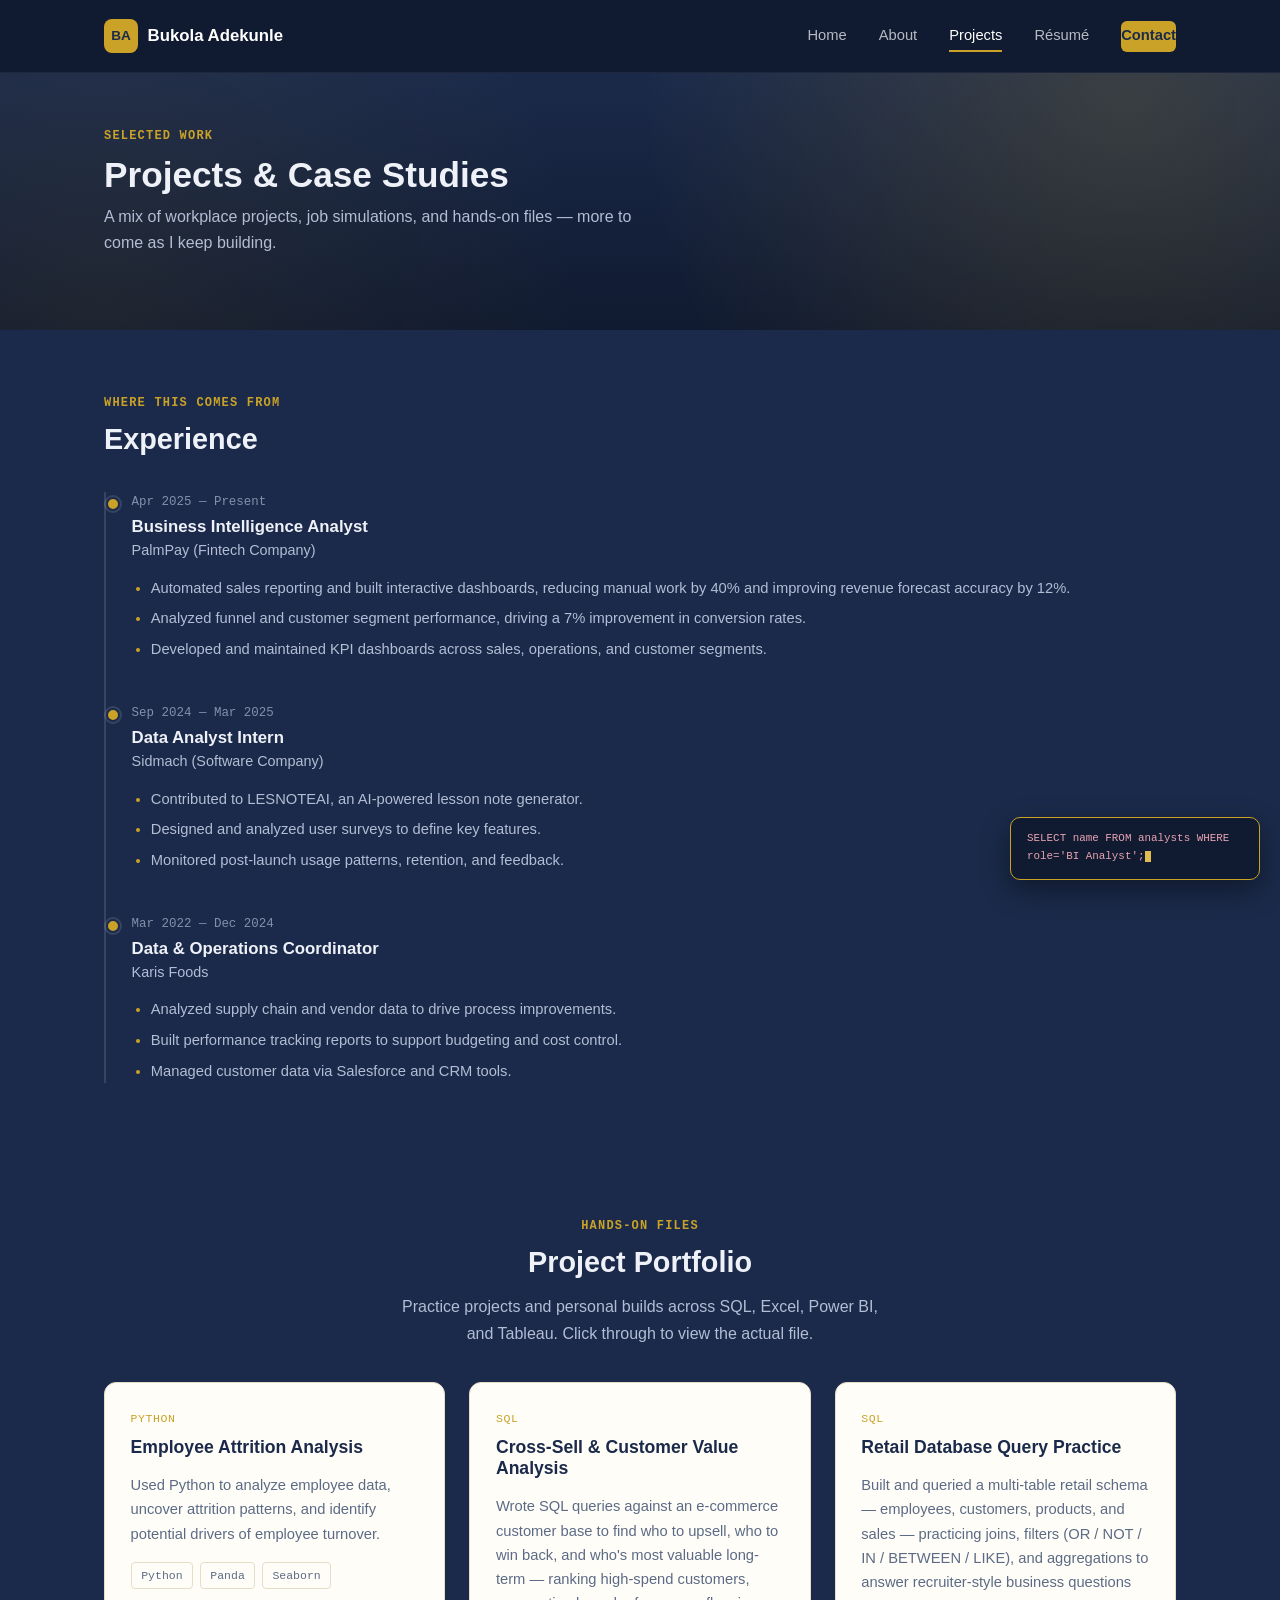
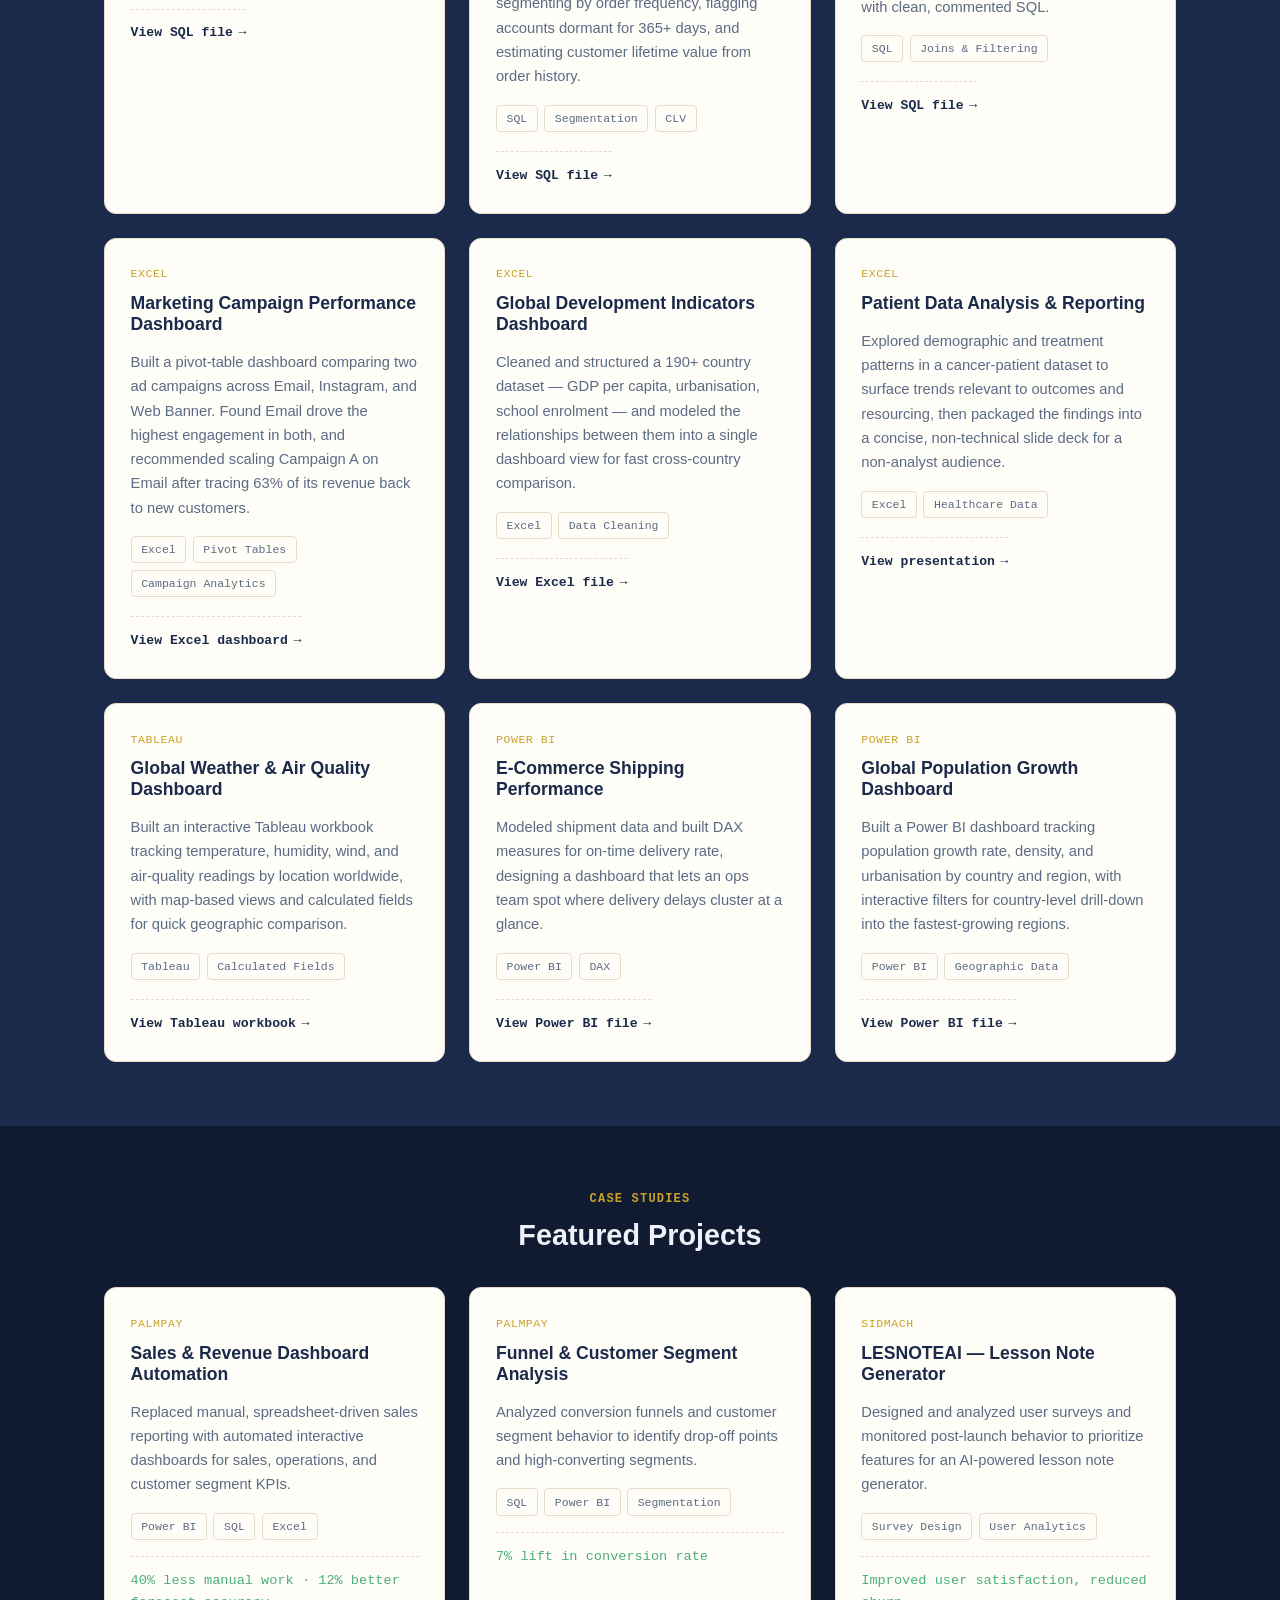
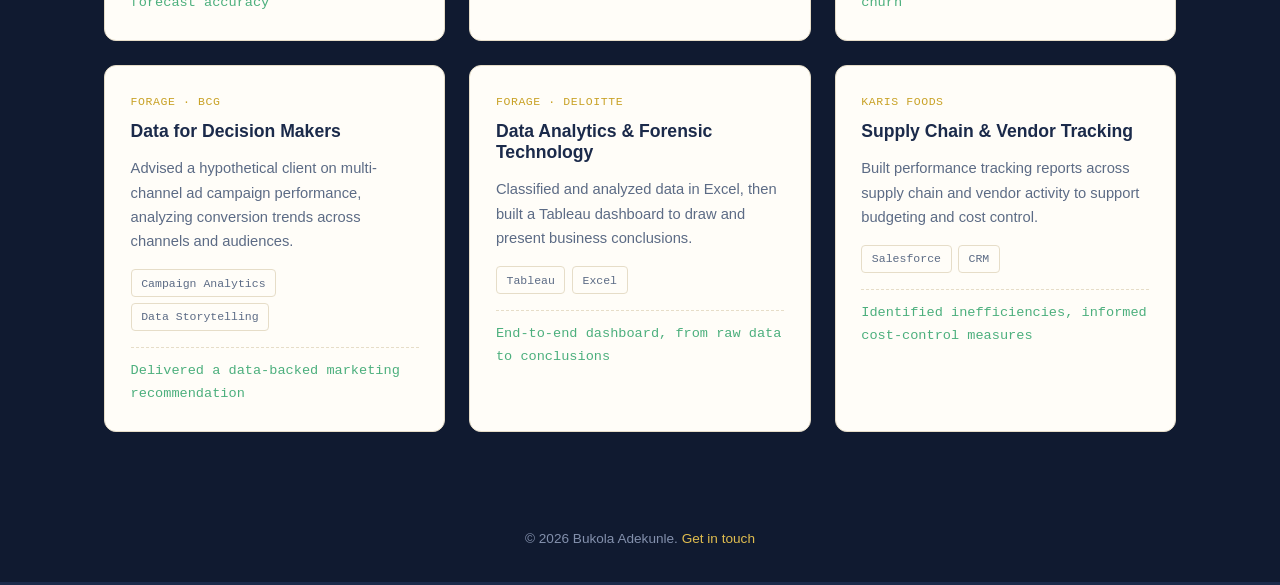
==== commit 4e74aa7c: "Update projects.html" ====
--- a/projects.html
+++ b/projects.html
@@ -86,11 +86,19 @@
 <div class="card-grid">
 
 <div class="card case-card">
+<span class="case-tag">Python</span>
+<h3>Employee Attrition Analysis</h3>
+<p>Used Python to analyze employee data, uncover attrition patterns, and identify potential drivers of employee turnover.</p>
+<div class="case-stack"><span>Python</span><span>Panda</span><span>Seaborn</span></div>
+<a class="case-link" href="https://drive.google.com/drive/folders/1QDTroEwE7r45Alcj5o4EtsNoU1I7vbWI?usp=drivesdk" target="_blank" rel="noopener">View SQL file</a>
+</div>
+
+<div class="card case-card">
 <span class="case-tag">SQL</span>
 <h3>Cross-Sell &amp; Customer Value Analysis</h3>
 <p>Wrote SQL queries against an e-commerce customer base to find who to upsell, who to win back, and who's most valuable long-term — ranking high-spend customers, segmenting by order frequency, flagging accounts dormant for 365+ days, and estimating customer lifetime value from order history.</p>
 <div class="case-stack"><span>SQL</span><span>Segmentation</span><span>CLV</span></div>
-<a class="case-link" href="https://drive.google.com/file/d/1YYpiNktmD8IAfQLeP3v0cSFlsLolxdwW/view?usp=drivesdk" target="_blank" rel="noopener">View SQL file</a>
+<a class="case-link" href="https://drive.google.com/file/d/12GLphxVRAZUB123Si_Lscecohn9_GYdl/view?usp=drivesdk" target="_blank" rel="noopener">View SQL file</a>
 </div>
 
 <div class="card case-card">
@@ -98,7 +106,7 @@
 <h3>Retail Database Query Practice</h3>
 <p>Built and queried a multi-table retail schema — employees, customers, products, and sales — practicing joins, filters (OR / NOT / IN / BETWEEN / LIKE), and aggregations to answer recruiter-style business questions with clean, commented SQL.</p>
 <div class="case-stack"><span>SQL</span><span>Joins &amp; Filtering</span></div>
-<a class="case-link" href="https://drive.google.com/file/d/191Kuh-RkjLAe4UwsRwfE99BdH8C-BbeN/view?usp=drivesdk" target="_blank" rel="noopener">View SQL file</a>
+<a class="case-link" href="https://drive.google.com/file/d/1_caMPPFcTlXtDXbYMaTSqbFffUwmswmk/view?usp=drivesdk" target="_blank" rel="noopener">View SQL file</a>
 </div>
 
 <div class="card case-card">
@@ -106,7 +114,7 @@
 <h3>Marketing Campaign Performance Dashboard</h3>
 <p>Built a pivot-table dashboard comparing two ad campaigns across Email, Instagram, and Web Banner. Found Email drove the highest engagement in both, and recommended scaling Campaign A on Email after tracing 63% of its revenue back to new customers.</p>
 <div class="case-stack"><span>Excel</span><span>Pivot Tables</span><span>Campaign Analytics</span></div>
-<a class="case-link" href="https://drive.google.com/file/d/1VHsP53HqY3zXfA9T1i6v7r2JP8Rl5btw/view?usp=drivesdk" target="_blank" rel="noopener">View Excel dashboard</a>
+<a class="case-link" href="https://drive.google.com/file/d/1X-ppg1NKK2gp5LBEsVacaWPzLSnTPkIU/view?usp=drivesdk" target="_blank" rel="noopener">View Excel dashboard</a>
 </div>
 
 <div class="card case-card">
@@ -114,7 +122,7 @@
 <h3>Global Development Indicators Dashboard</h3>
 <p>Cleaned and structured a 190+ country dataset — GDP per capita, urbanisation, school enrolment — and modeled the relationships between them into a single dashboard view for fast cross-country comparison.</p>
 <div class="case-stack"><span>Excel</span><span>Data Cleaning</span></div>
-<a class="case-link" href="https://drive.google.com/file/d/1zg0Q2kVpwY3tx4S4TL3lK25drfjkNaln/view?usp=drivesdk" target="_blank" rel="noopener">View Excel file</a>
+<a class="case-link" href="	https://drive.google.com/file/d/1G1QtP1EceufTp7cFFixa3hFsndhIQ5NW/view?usp=drivesdk" target="_blank" rel="noopener">View Excel file</a>
 </div>
 
 <div class="card case-card">
@@ -122,7 +130,7 @@
 <h3>Patient Data Analysis &amp; Reporting</h3>
 <p>Explored demographic and treatment patterns in a cancer-patient dataset to surface trends relevant to outcomes and resourcing, then packaged the findings into a concise, non-technical slide deck for a non-analyst audience.</p>
 <div class="case-stack"><span>Excel</span><span>Healthcare Data</span></div>
-<a class="case-link" href="https://drive.google.com/file/d/1orjAmPzZZJyzCIE69TP__yEF1vfVrlfp/view?usp=drivesdk" target="_blank" rel="noopener">View presentation</a>
+<a class="case-link" href="https://drive.google.com/file/d/14bx9NoYUqNK_ktdR_qW0bpwhJEGyoqGV/view?usp=drivesdk" target="_blank" rel="noopener">View presentation</a>
 </div>
 
 <div class="card case-card">
@@ -130,7 +138,7 @@
 <h3>Global Weather &amp; Air Quality Dashboard</h3>
 <p>Built an interactive Tableau workbook tracking temperature, humidity, wind, and air-quality readings by location worldwide, with map-based views and calculated fields for quick geographic comparison.</p>
 <div class="case-stack"><span>Tableau</span><span>Calculated Fields</span></div>
-<a class="case-link" href="https://drive.google.com/file/d/1sN_T_vDtTEuQdFvw6bEeyjqNi2fVawAd/view?usp=drivesdk" target="_blank" rel="noopener">View Tableau workbook</a>
+<a class="case-link" href="https://drive.google.com/file/d/1Tm-6m8PcTI7GCnlUhaGevuma04TVTl-x/view?usp=drivesdk" target="_blank" rel="noopener">View Tableau workbook</a>
 </div>
 
 <div class="card case-card">
@@ -138,7 +146,7 @@
 <h3>E-Commerce Shipping Performance</h3>
 <p>Modeled shipment data and built DAX measures for on-time delivery rate, designing a dashboard that lets an ops team spot where delivery delays cluster at a glance.</p>
 <div class="case-stack"><span>Power BI</span><span>DAX</span></div>
-<a class="case-link" href="https://drive.google.com/file/d/10bSSmcYuIem5vRNSzqQQhC0qIodPayrs/view?usp=drivesdk" target="_blank" rel="noopener">View Power BI file</a>
+<a class="case-link" href="https://drive.google.com/file/d/11sKu6PJCBSoXx5XO6InFJ5BATlUn8atx/view?usp=drivesdk" target="_blank" rel="noopener">View Power BI file</a>
 </div>
 
 <div class="card case-card">
@@ -146,7 +154,7 @@
 <h3>Global Population Growth Dashboard</h3>
 <p>Built a Power BI dashboard tracking population growth rate, density, and urbanisation by country and region, with interactive filters for country-level drill-down into the fastest-growing regions.</p>
 <div class="case-stack"><span>Power BI</span><span>Geographic Data</span></div>
-<a class="case-link" href="https://drive.google.com/file/d/1AbNO6eSTh3DxLMSrYQlMZ-rwSicMKkFh/view?usp=drivesdk" target="_blank" rel="noopener">View Power BI file</a>
+<a class="case-link" href="https://drive.google.com/file/d/1cF98rFs5g50kDwvsWIjeAFe2Dk9Z6Opu/view?usp=drivesdk" target="_blank" rel="noopener">View Power BI file</a>
 </div>
 
 </div>
--- a/css/styles.css
+++ b/css/styles.css
@@ -246,11 +246,12 @@
   align-items: center;
   justify-content: center;
   min-height: 460px;
+  margin-top: -2rem; /* moves the whole photo block up */
 }
 
 .photo-glow {
   position: absolute;
-  width: 420px; height: 420px;
+  width: 480px; height: 480px;
   border-radius: 50%;
   background: radial-gradient(circle, rgba(201,162,39,0.4), transparent 70%);
   filter: blur(6px);
@@ -260,10 +261,11 @@
 .photo-bold {
   position: relative;
   z-index: 1;
-  max-width: 420px;
+  max-width: 480px; /* bigger image */
   width: 100%;
   filter: drop-shadow(0 28px 46px rgba(0,0,0,0.45));
 }
+
 
 /* Fallback circular avatar (used until a real photo is added) */
 .avatar-fallback {
@@ -282,8 +284,8 @@
 
 .photo-name {
   position: absolute;
-  bottom: -1.2rem;
-  left: 50%;
+  bottom: 0.9rem; /* moved up from -0.5rem */
+  left: 48%;
   transform: translateX(-50%);
   font-family: var(--font-display);
   font-weight: 700;
@@ -292,6 +294,22 @@
   white-space: nowrap;
   z-index: 2;
   letter-spacing: 0.01em;
+  text-align: center;
+}
+
+.photo-title {
+  position: absolute;
+  bottom: -0.8rem; /* sits directly under the name */
+  left: 48%;
+  transform: translateX(-50%);
+  font-family: var(--font-mono);
+  font-weight: 500;
+  font-size: 0.8rem;
+  color: var(--text-dim-light);
+  white-space: nowrap;
+  z-index: 2;
+  letter-spacing: 0.08em;
+  text-transform: uppercase;
 }
 /* ============================================================
    FLOATING QUERY BADGE — fixed position, never affects layout
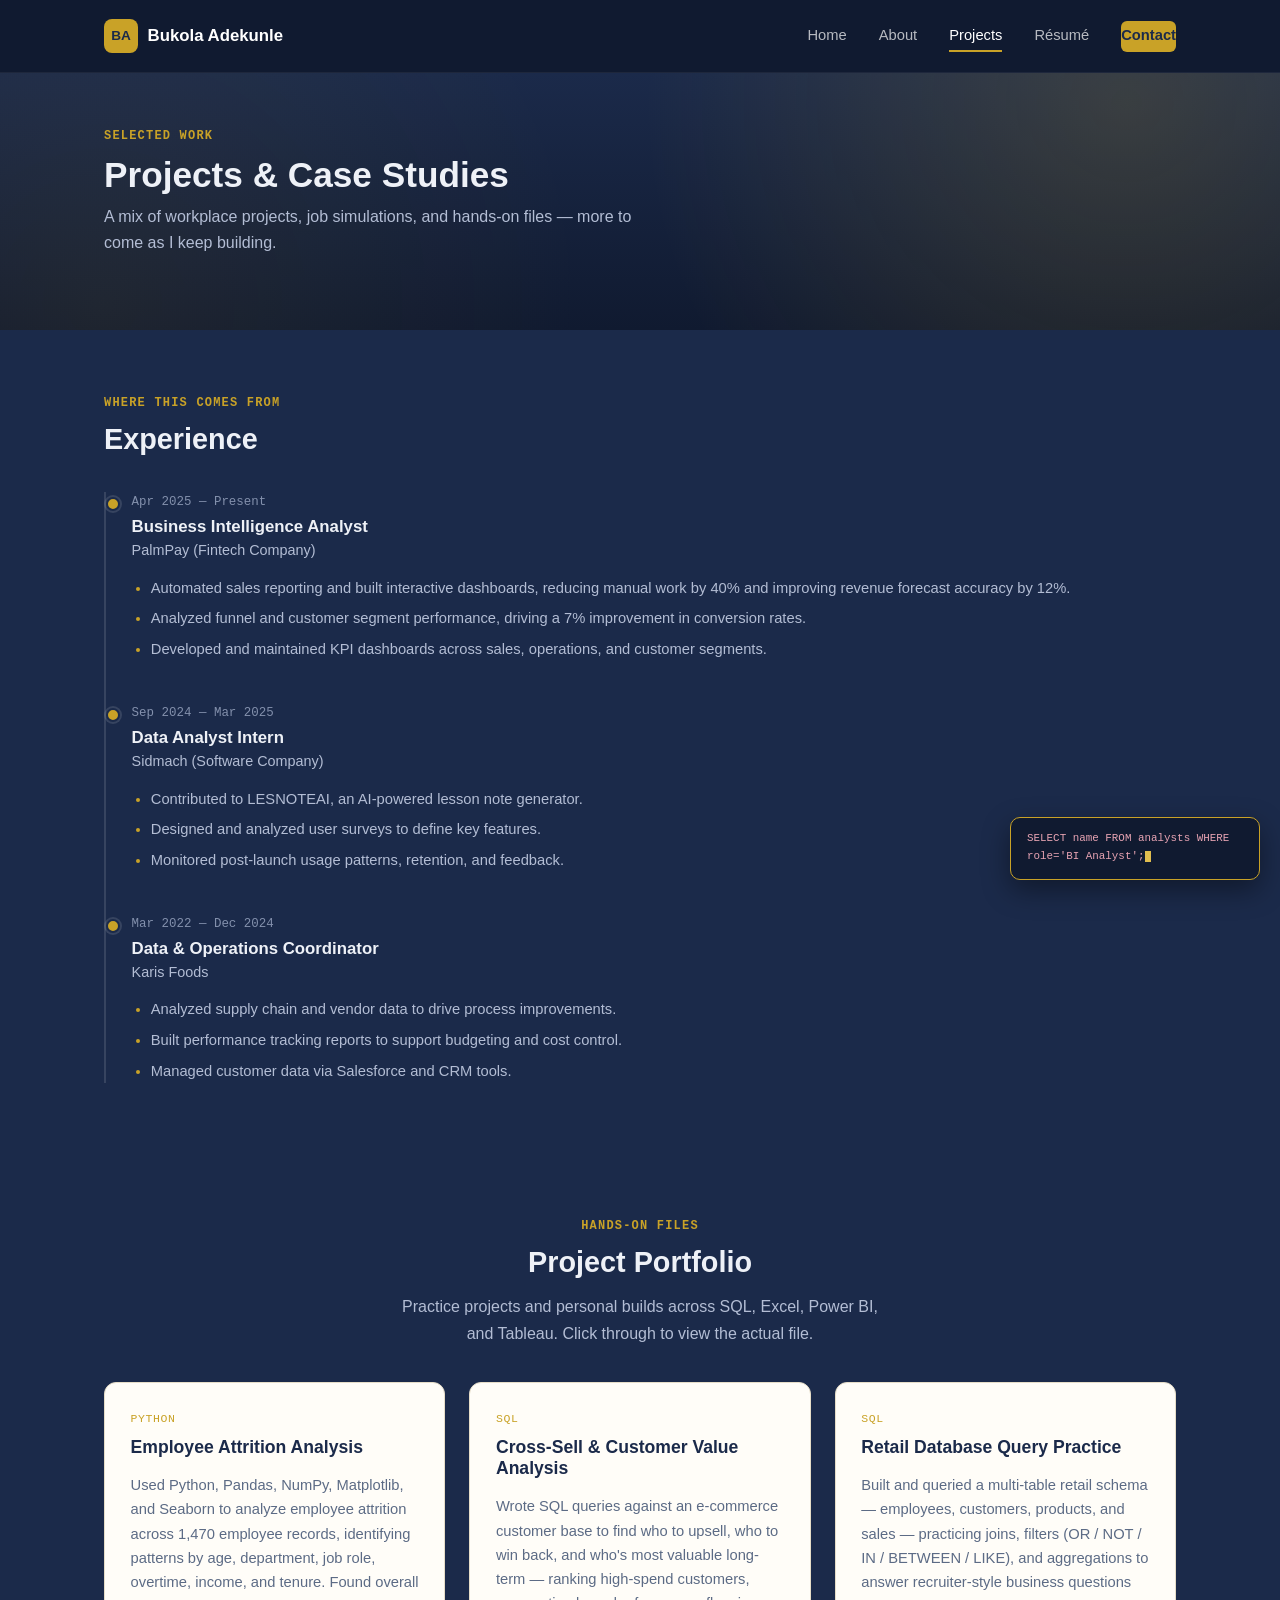
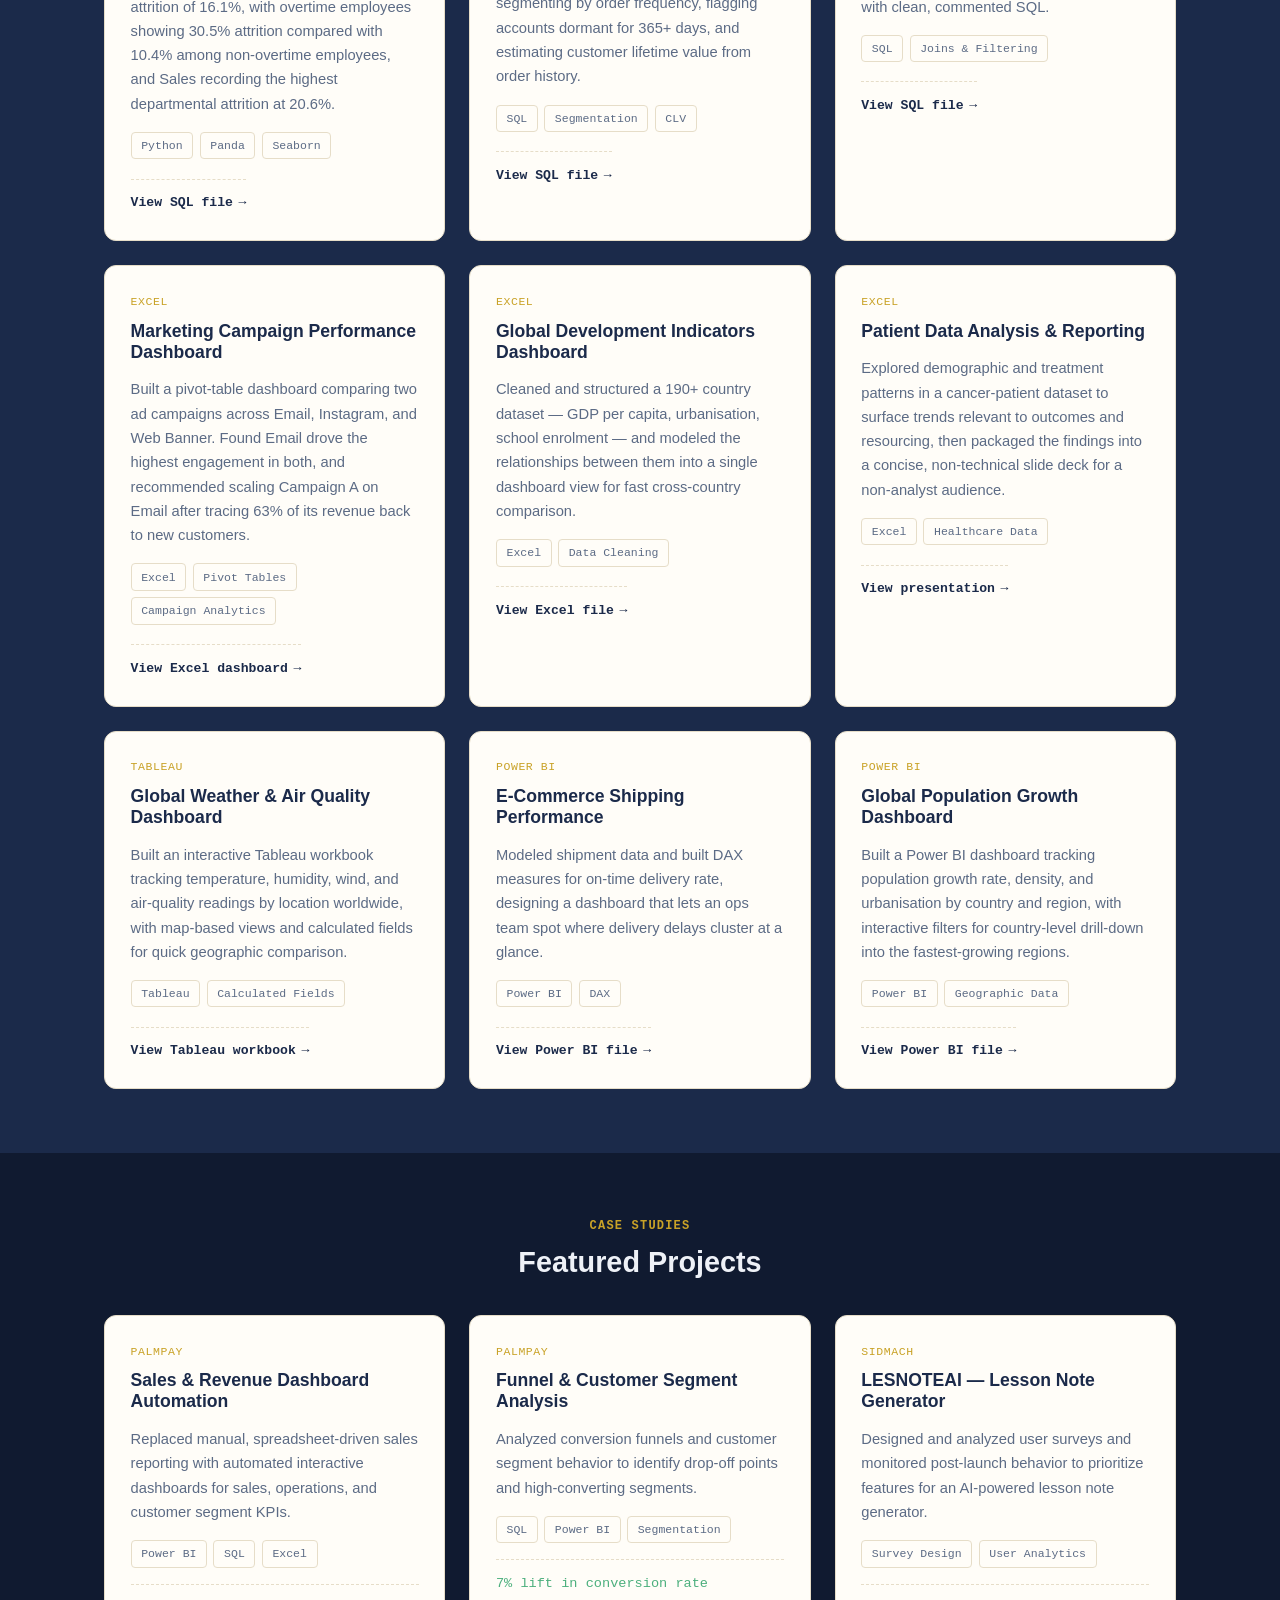
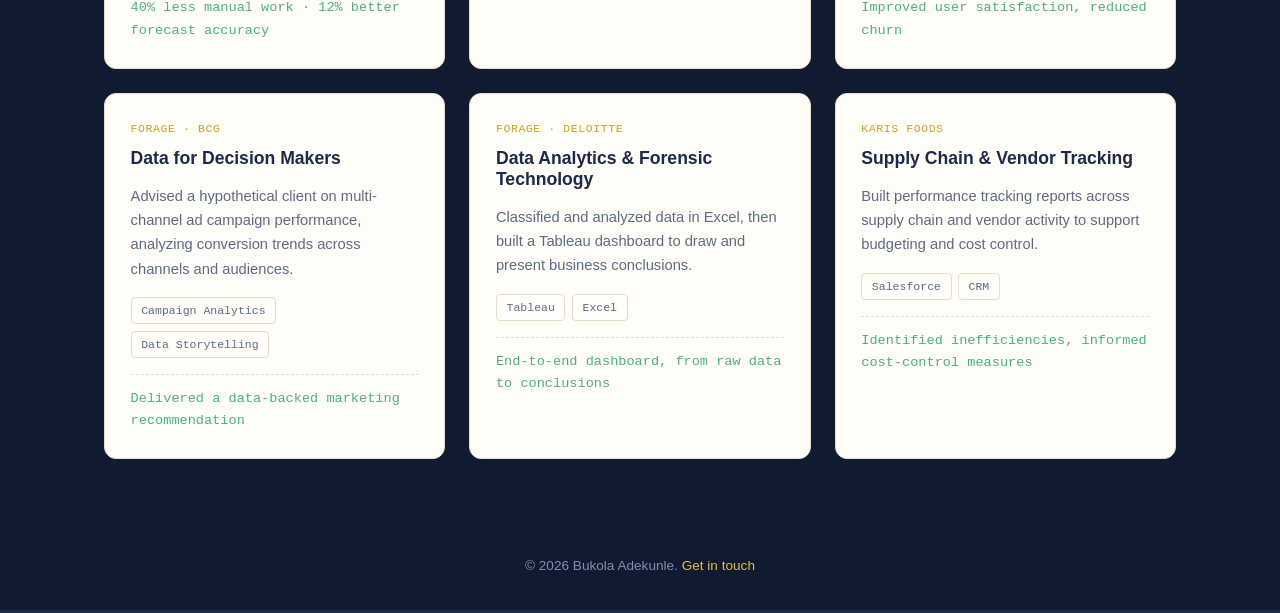
==== commit db38cf27: "Update projects.html" ====
--- a/projects.html
+++ b/projects.html
@@ -88,7 +88,7 @@
 <div class="card case-card">
 <span class="case-tag">Python</span>
 <h3>Employee Attrition Analysis</h3>
-<p>Used Python to analyze employee data, uncover attrition patterns, and identify potential drivers of employee turnover.</p>
+<p>Used Python, Pandas, NumPy, Matplotlib, and Seaborn to analyze employee attrition across 1,470 employee records, identifying patterns by age, department, job role, overtime, income, and tenure. Found overall attrition of 16.1%, with overtime employees showing 30.5% attrition compared with 10.4% among non-overtime employees, and Sales recording the highest departmental attrition at 20.6%.</p>
 <div class="case-stack"><span>Python</span><span>Panda</span><span>Seaborn</span></div>
 <a class="case-link" href="https://drive.google.com/drive/folders/1QDTroEwE7r45Alcj5o4EtsNoU1I7vbWI?usp=drivesdk" target="_blank" rel="noopener">View SQL file</a>
 </div>
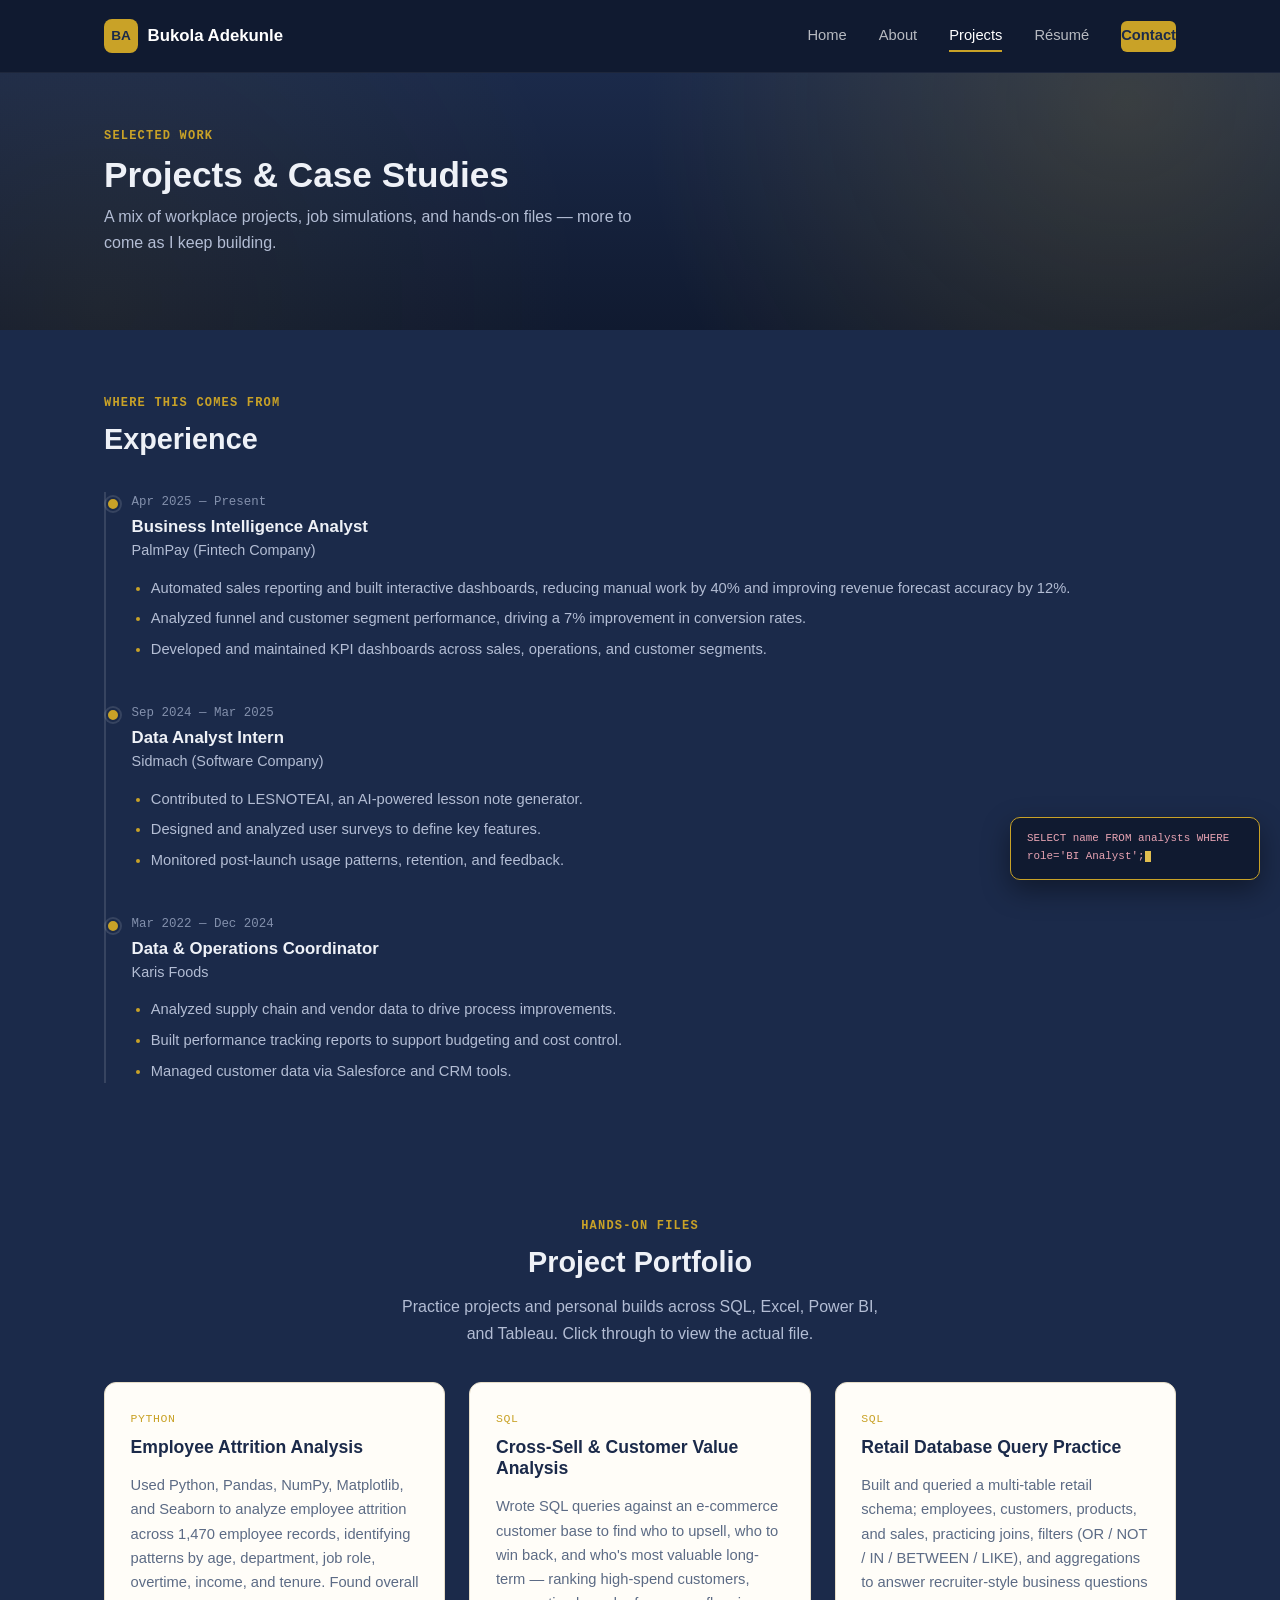
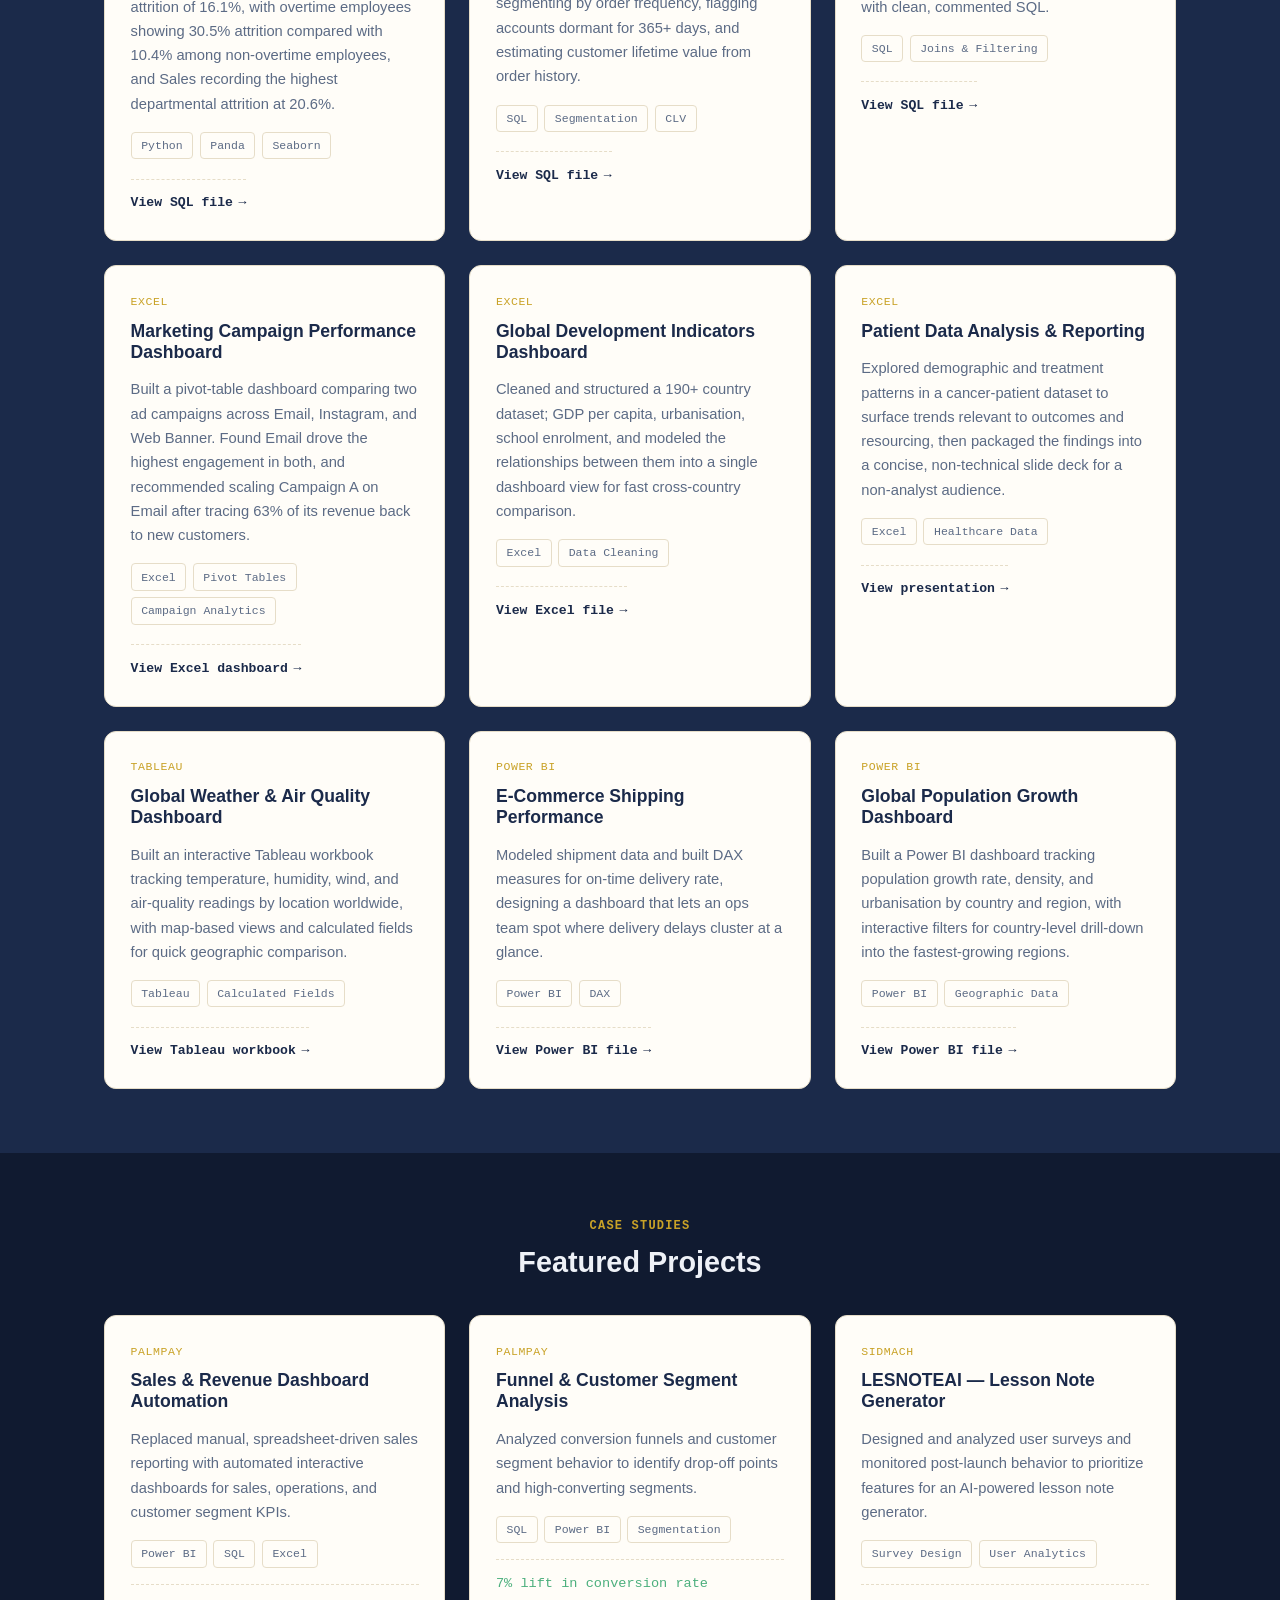
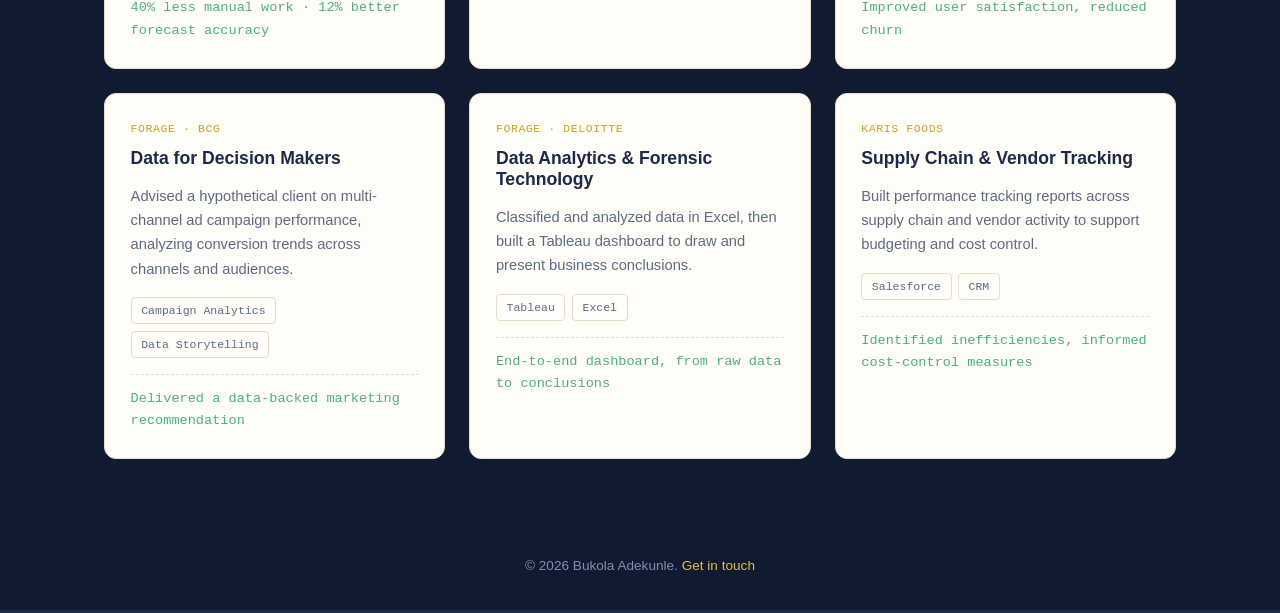
==== commit 0d0e3973: "Update projects.html" ====
--- a/projects.html
+++ b/projects.html
@@ -104,7 +104,7 @@
 <div class="card case-card">
 <span class="case-tag">SQL</span>
 <h3>Retail Database Query Practice</h3>
-<p>Built and queried a multi-table retail schema — employees, customers, products, and sales — practicing joins, filters (OR / NOT / IN / BETWEEN / LIKE), and aggregations to answer recruiter-style business questions with clean, commented SQL.</p>
+<p>Built and queried a multi-table retail schema; employees, customers, products, and sales, practicing joins, filters (OR / NOT / IN / BETWEEN / LIKE), and aggregations to answer recruiter-style business questions with clean, commented SQL.</p>
 <div class="case-stack"><span>SQL</span><span>Joins &amp; Filtering</span></div>
 <a class="case-link" href="https://drive.google.com/file/d/1_caMPPFcTlXtDXbYMaTSqbFffUwmswmk/view?usp=drivesdk" target="_blank" rel="noopener">View SQL file</a>
 </div>
@@ -120,7 +120,7 @@
 <div class="card case-card">
 <span class="case-tag">Excel</span>
 <h3>Global Development Indicators Dashboard</h3>
-<p>Cleaned and structured a 190+ country dataset — GDP per capita, urbanisation, school enrolment — and modeled the relationships between them into a single dashboard view for fast cross-country comparison.</p>
+<p>Cleaned and structured a 190+ country dataset; GDP per capita, urbanisation, school enrolment, and modeled the relationships between them into a single dashboard view for fast cross-country comparison.</p>
 <div class="case-stack"><span>Excel</span><span>Data Cleaning</span></div>
 <a class="case-link" href="	https://drive.google.com/file/d/1G1QtP1EceufTp7cFFixa3hFsndhIQ5NW/view?usp=drivesdk" target="_blank" rel="noopener">View Excel file</a>
 </div>
